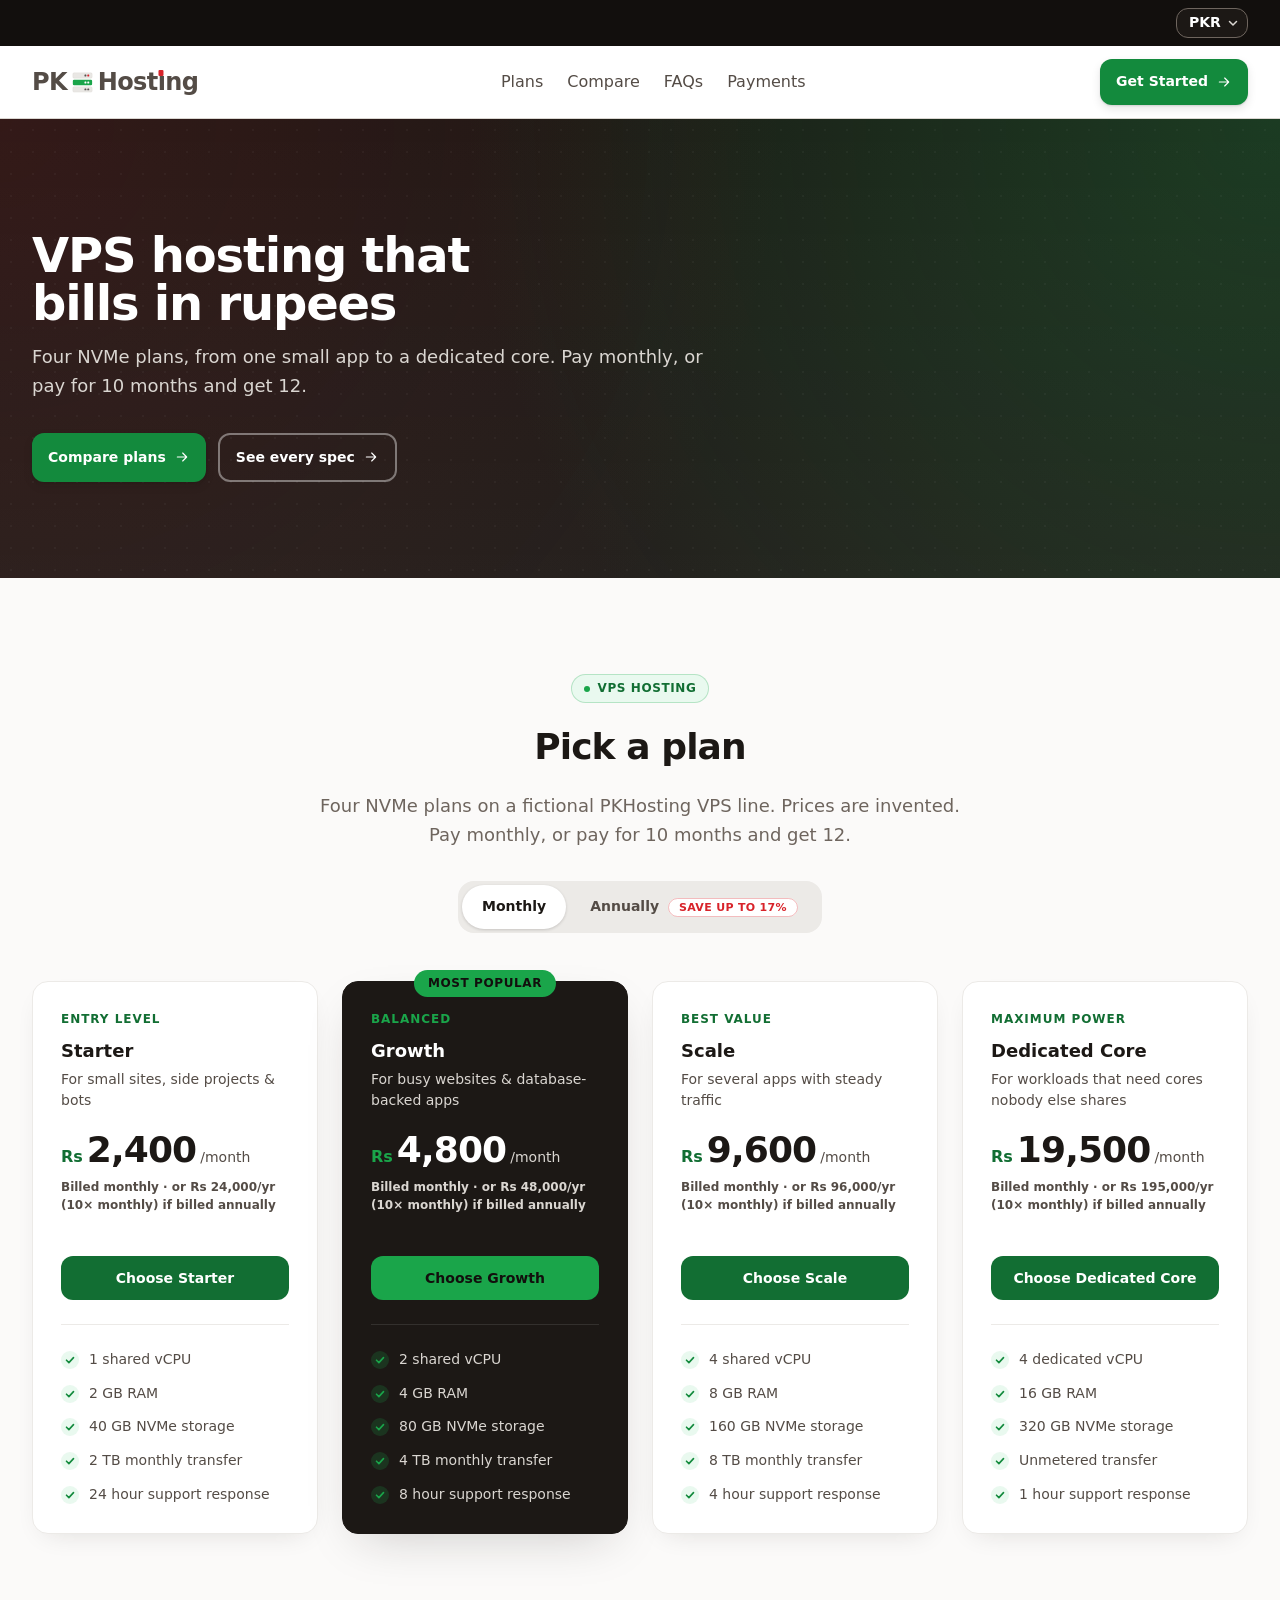
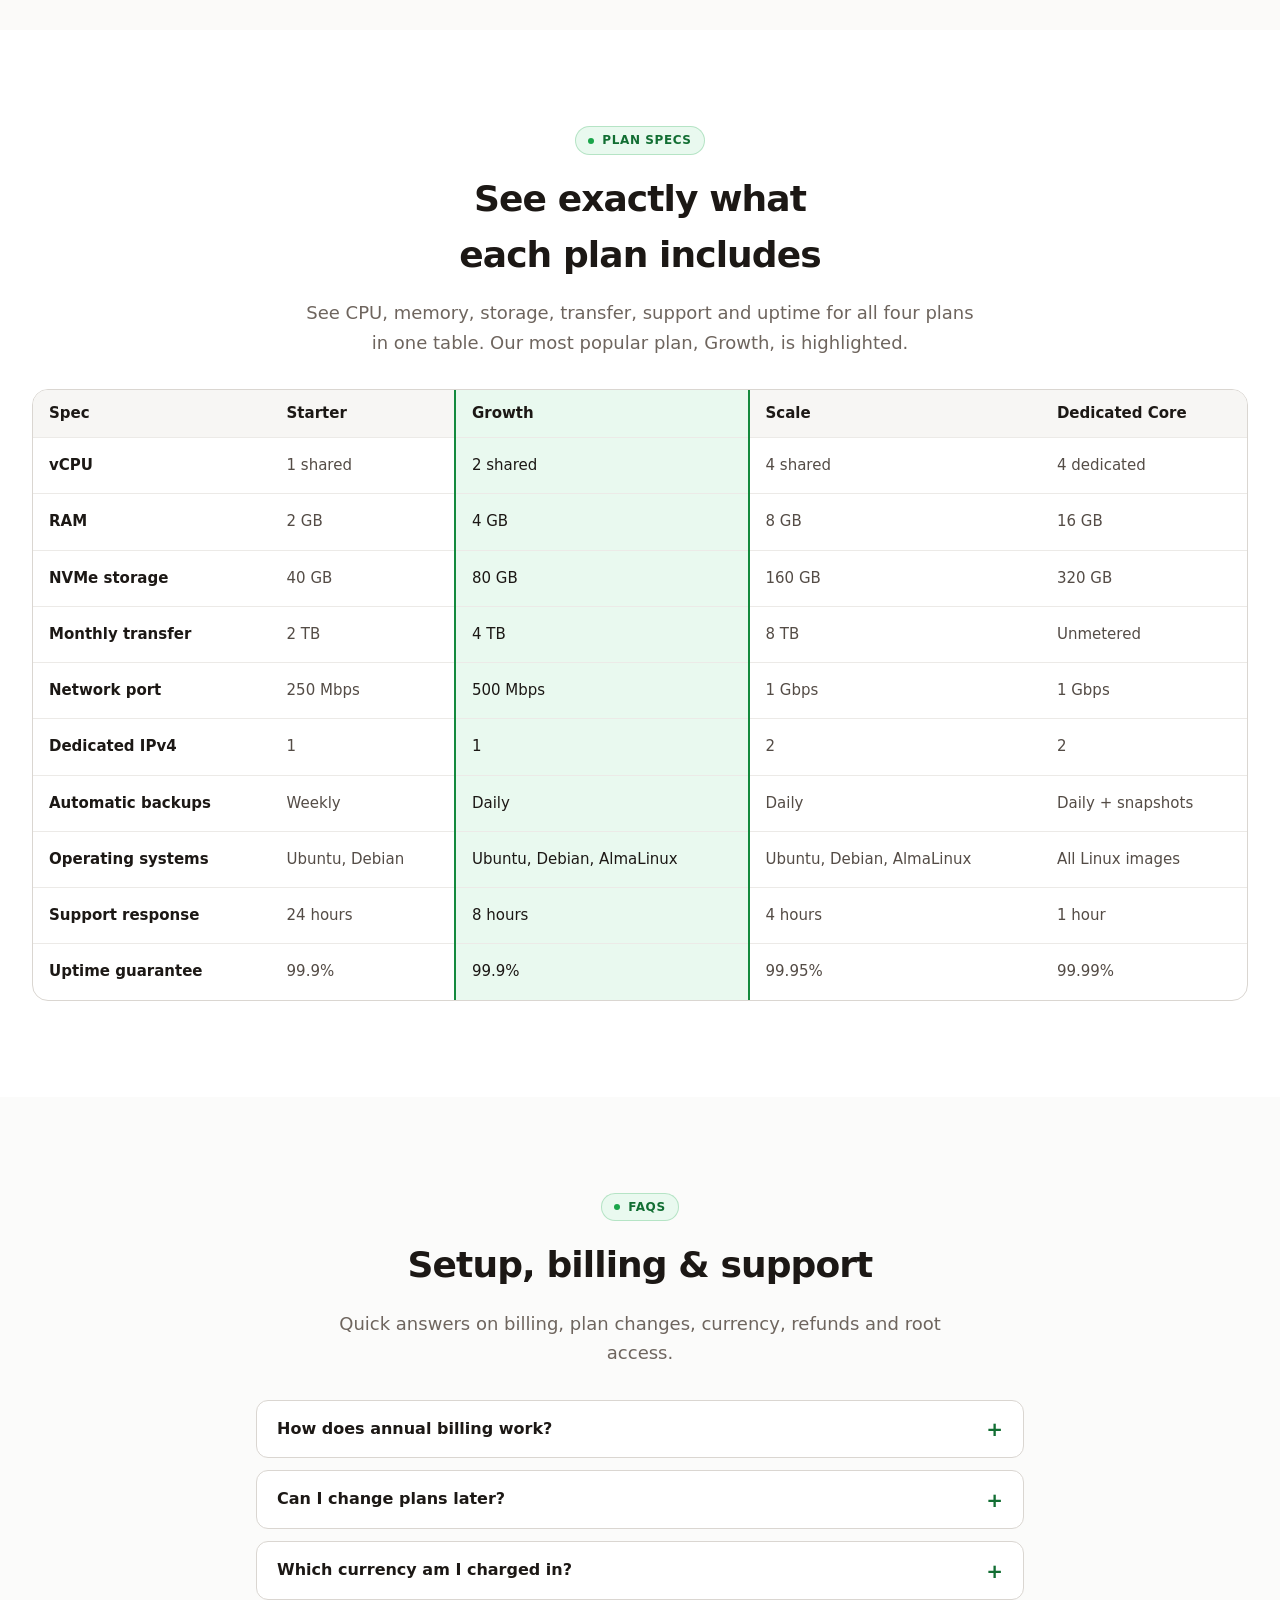
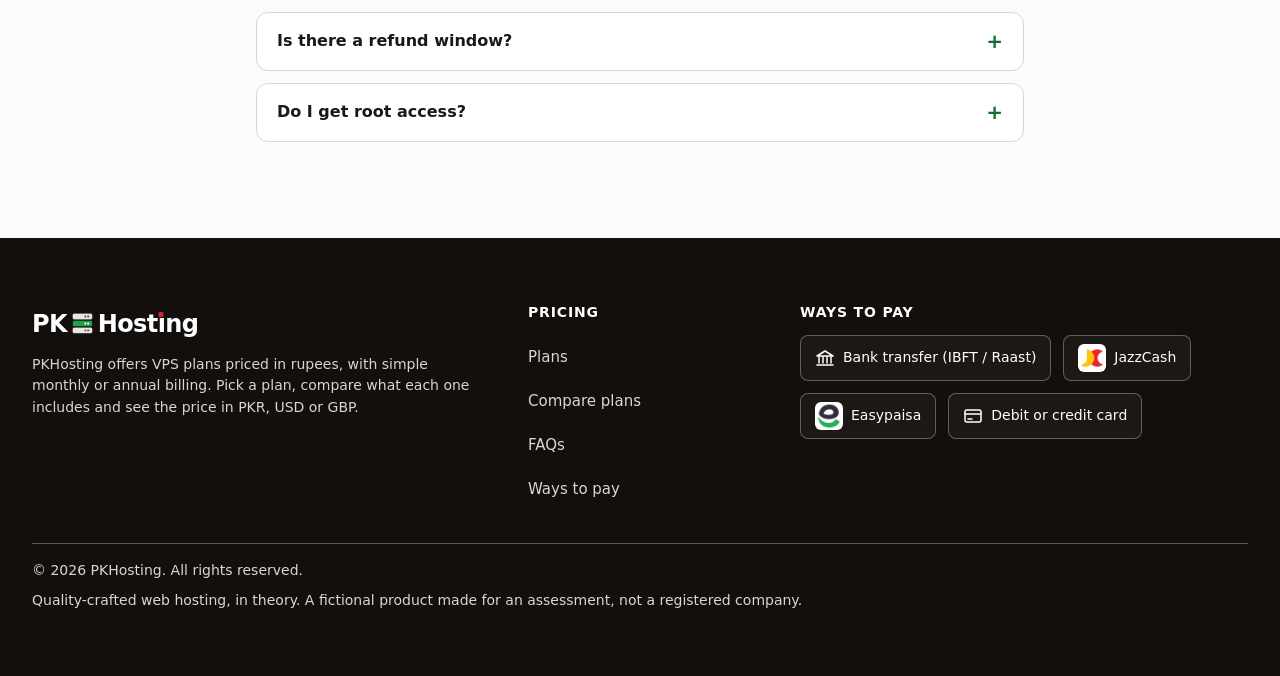
==== index.html @ d46961e7 "order row removeed form comparison table" ====
<!DOCTYPE html>
<html lang="en">
<head>
  <meta charset="utf-8">
  <meta name="viewport" content="width=device-width, initial-scale=1">
  <title>PKHosting VPS Hosting</title>
  <!-- Runs before the stylesheet loads so the CSS knows JS is on and nothing flashes -->
  <script>document.documentElement.classList.add("js");</script>
  <link rel="stylesheet" href="css/style.css">
</head>
<body>
  <a class="skip" href="#main">Skip to main content</a>

  <header class="site-header">
    <!-- Hidden without JS, because the select needs JS to do anything -->
    <div class="topbar js-only">
      <div class="container topbar-inner" id="topbar-inner">
        <label class="sr-only" for="currency">Currency</label>
        <select class="topbar-select" id="currency">
          <option value="PKR" data-country="PK" data-symbol="Rs">PKR</option>
          <option value="USD" data-country="US" data-symbol="$">USD</option>
          <option value="GBP" data-country="GB" data-symbol="£">GBP</option>
        </select>
      </div>
    </div>
    <div class="container site-header-inner">
      <a class="brand" href="#" aria-label="PKHosting">
        <span class="brand-text" aria-hidden="true">PK</span>
        <svg class="brand-icon" viewBox="0 0 44 44" aria-hidden="true" focusable="false">
          <rect x="5" y="5" width="34" height="9.5" rx="2.2" fill="#e9e7e4" stroke="#d7d4d0" stroke-width="0.6"/>
          <rect x="25.5" y="8" width="3.4" height="3.4" rx="0.8" fill="#57514d"/>
          <rect x="30.5" y="8" width="3.4" height="3.4" rx="0.8" fill="#d8232a"/>
          <rect x="5" y="17.25" width="34" height="9.5" rx="2.2" fill="#1aa54a"/>
          <rect x="25.5" y="20.25" width="3.4" height="3.4" rx="0.8" fill="#fff"/>
          <rect x="30.5" y="20.25" width="3.4" height="3.4" rx="0.8" fill="#fff"/>
          <rect x="5" y="29.5" width="34" height="9.5" rx="2.2" fill="#e9e7e4" stroke="#d7d4d0" stroke-width="0.6"/>
          <rect x="25.5" y="32.5" width="3.4" height="3.4" rx="0.8" fill="#57514d"/>
          <rect x="30.5" y="32.5" width="3.4" height="3.4" rx="0.8" fill="#57514d"/>
        </svg>
        <span class="brand-text" aria-hidden="true">Host<span class="brand-i">&#305;</span>ng</span>
      </a>
      <button class="nav-toggle" type="button" aria-label="Menu" aria-expanded="false" aria-controls="site-nav">
        <svg class="nav-toggle-open" width="20" height="20" viewBox="0 0 20 20" aria-hidden="true" focusable="false">
          <path d="M3 5h14M3 10h14M3 15h14" fill="none" stroke="currentColor" stroke-width="2" stroke-linecap="round"/>
        </svg>
        <svg class="nav-toggle-close" width="20" height="20" viewBox="0 0 20 20" aria-hidden="true" focusable="false">
          <path d="M4 4l12 12M16 4L4 16" fill="none" stroke="currentColor" stroke-width="2" stroke-linecap="round"/>
        </svg>
      </button>
      <nav class="site-nav" id="site-nav" aria-label="Main">
        <ul class="nav-list">
          <li><a class="nav-link" href="#plans">Plans</a></li>
          <li><a class="nav-link" href="#compare">Compare</a></li>
          <li><a class="nav-link" href="#faq">FAQs</a></li>
          <li><a class="nav-link" href="#payments">Payments</a></li>
          <li class="nav-cta"><a class="btn btn-primary" href="#plans">Get Started
            <svg class="btn-icon" viewBox="0 0 24 24" aria-hidden="true" focusable="false">
              <path d="M5 12h14M13 6l6 6-6 6" fill="none" stroke="currentColor" stroke-width="1.7" stroke-linecap="round" stroke-linejoin="round"/>
            </svg>
          </a>
          <!-- Empty slot: js/app.js moves the currency select in here while the hamburger shows -->
          <div class="nav-currency" id="nav-currency"></div></li>
        </ul>
      </nav>
    </div>
  </header>

  <main id="main">
    <section class="hero" aria-labelledby="hero-title">
      <div class="container hero-inner">
        <h1 class="hero-title" id="hero-title">VPS hosting that bills in rupees</h1>
        <p class="hero-lead">Four NVMe plans, from one small app to a dedicated
        core. Pay monthly, or pay for 10 months and get 12.</p>
        <div class="hero-actions">
          <a class="btn btn-accent" href="#plans">Compare plans
            <svg class="btn-icon" viewBox="0 0 24 24" aria-hidden="true" focusable="false">
              <path d="M5 12h14M13 6l6 6-6 6" fill="none" stroke="currentColor" stroke-width="1.7" stroke-linecap="round" stroke-linejoin="round"/>
            </svg>
          </a>
          <a class="btn btn-outline" href="#compare">See every spec
            <svg class="btn-icon" viewBox="0 0 24 24" aria-hidden="true" focusable="false">
              <path d="M5 12h14M13 6l6 6-6 6" fill="none" stroke="currentColor" stroke-width="1.7" stroke-linecap="round" stroke-linejoin="round"/>
            </svg>
          </a>
        </div>
      </div>
    </section>

    <section class="plans" id="plans" aria-labelledby="plans-h">
      <div class="container">
        <div class="section-intro">
          <p class="eyebrow">VPS hosting</p>
          <h2 class="section-title" id="plans-h">Pick a plan</h2>
          <p class="section-lead">Four NVMe plans on a fictional PKHosting VPS line.
          Prices are invented. Pay monthly, or pay for 10 months and get 12.</p>
        </div>

        <!-- Hidden without JS, because the buttons need JS to do anything -->
        <div class="controls js-only">
          <div class="toggle" role="group" aria-label="Billing period">
            <button type="button" data-period="monthly" aria-pressed="true">Monthly</button>
            <button type="button" data-period="annual" aria-pressed="false">Annually <span class="tab-chip"></span></button>
          </div>
        </div>

        <p id="status" class="sr-only" role="status"></p>

        <div class="cards">
          <article class="card" data-monthly="2400" aria-labelledby="plan-starter">
            <p class="card-tag">Entry level</p>
            <h3 class="card-title" id="plan-starter">Starter</h3>
            <p class="card-desc">For small sites, side projects &amp; bots</p>
            <p class="price"><span class="currency">Rs</span><span class="amount">2,400</span><span class="per">/month</span></p>
            <p class="billed">Billed monthly · or Rs 24,000/yr (10× monthly) if billed annually</p>
            <button type="button" class="btn btn-card">Choose Starter</button>
            <hr class="divider">
            <ul class="features">
              <li>1 shared vCPU</li>
              <li>2 GB RAM</li>
              <li>40 GB NVMe storage</li>
              <li>2 TB monthly transfer</li>
              <li>24 hour support response</li>
            </ul>
          </article>

          <article class="card card-featured" data-monthly="4800" aria-labelledby="plan-growth">
            <p class="ribbon">Most popular</p>
            <p class="card-tag">Balanced</p>
            <h3 class="card-title" id="plan-growth">Growth</h3>
            <p class="card-desc">For busy websites &amp; database-backed apps</p>
            <p class="price"><span class="currency">Rs</span><span class="amount">4,800</span><span class="per">/month</span></p>
            <p class="billed">Billed monthly · or Rs 48,000/yr (10× monthly) if billed annually</p>
            <button type="button" class="btn btn-card">Choose Growth</button>
            <hr class="divider">
            <ul class="features">
              <li>2 shared vCPU</li>
              <li>4 GB RAM</li>
              <li>80 GB NVMe storage</li>
              <li>4 TB monthly transfer</li>
              <li>8 hour support response</li>
            </ul>
          </article>

          <article class="card" data-monthly="9600" aria-labelledby="plan-scale">
            <p class="card-tag">Best value</p>
            <h3 class="card-title" id="plan-scale">Scale</h3>
            <p class="card-desc">For several apps with steady traffic</p>
            <p class="price"><span class="currency">Rs</span><span class="amount">9,600</span><span class="per">/month</span></p>
            <p class="billed">Billed monthly · or Rs 96,000/yr (10× monthly) if billed annually</p>
            <button type="button" class="btn btn-card">Choose Scale</button>
            <hr class="divider">
            <ul class="features">
              <li>4 shared vCPU</li>
              <li>8 GB RAM</li>
              <li>160 GB NVMe storage</li>
              <li>8 TB monthly transfer</li>
              <li>4 hour support response</li>
            </ul>
          </article>

          <article class="card" data-monthly="19500" aria-labelledby="plan-dedicated">
            <p class="card-tag">Maximum power</p>
            <h3 class="card-title" id="plan-dedicated">Dedicated Core</h3>
            <p class="card-desc">For workloads that need cores nobody else shares</p>
            <p class="price"><span class="currency">Rs</span><span class="amount">19,500</span><span class="per">/month</span></p>
            <p class="billed">Billed monthly · or Rs 195,000/yr (10× monthly) if billed annually</p>
            <button type="button" class="btn btn-card">Choose Dedicated Core</button>
            <hr class="divider">
            <ul class="features">
              <li>4 dedicated vCPU</li>
              <li>16 GB RAM</li>
              <li>320 GB NVMe storage</li>
              <li>Unmetered transfer</li>
              <li>1 hour support response</li>
            </ul>
          </article>
        </div>
      </div>
    </section>

    <section class="compare" id="compare" aria-labelledby="compare-h">
      <div class="container">
        <div class="section-intro">
          <p class="eyebrow">Plan specs</p>
          <h2 class="section-title" id="compare-h">See exactly what each plan includes</h2>
          <p class="section-lead">See CPU, memory, storage, transfer, support and
          uptime for all four plans in one table. Our most popular plan, Growth,
          is highlighted.</p>
        </div>

        <p class="scroll-hint">Scroll sideways to see every plan.</p>

        <!-- Focusable so keyboard users can scroll the table with the arrow keys -->
        <div class="table-scroll" role="region" aria-labelledby="compare-h" tabindex="0">
          <table class="table">
            <caption class="sr-only">VPS plan specifications</caption>
            <thead>
              <tr>
                <th scope="col">Spec</th>
                <th scope="col">Starter</th>
                <th scope="col" class="col-featured">Growth</th>
                <th scope="col">Scale</th>
                <th scope="col">Dedicated Core</th>
              </tr>
            </thead>
            <tbody>
              <tr>
                <th scope="row">vCPU</th>
                <td>1 shared</td>
                <td class="col-featured">2 shared</td>
                <td>4 shared</td>
                <td>4 dedicated</td>
              </tr>
              <tr>
                <th scope="row">RAM</th>
                <td>2 GB</td>
                <td class="col-featured">4 GB</td>
                <td>8 GB</td>
                <td>16 GB</td>
              </tr>
              <tr>
                <th scope="row">NVMe storage</th>
                <td>40 GB</td>
                <td class="col-featured">80 GB</td>
                <td>160 GB</td>
                <td>320 GB</td>
              </tr>
              <tr>
                <th scope="row">Monthly transfer</th>
                <td>2 TB</td>
                <td class="col-featured">4 TB</td>
                <td>8 TB</td>
                <td>Unmetered</td>
              </tr>
              <tr>
                <th scope="row">Network port</th>
                <td>250 Mbps</td>
                <td class="col-featured">500 Mbps</td>
                <td>1 Gbps</td>
                <td>1 Gbps</td>
              </tr>
              <tr>
                <th scope="row">Dedicated IPv4</th>
                <td>1</td>
                <td class="col-featured">1</td>
                <td>2</td>
                <td>2</td>
              </tr>
              <tr>
                <th scope="row">Automatic backups</th>
                <td>Weekly</td>
                <td class="col-featured">Daily</td>
                <td>Daily</td>
                <td>Daily + snapshots</td>
              </tr>
              <tr>
                <th scope="row">Operating systems</th>
                <td>Ubuntu, Debian</td>
                <td class="col-featured">Ubuntu, Debian, AlmaLinux</td>
                <td>Ubuntu, Debian, AlmaLinux</td>
                <td>All Linux images</td>
              </tr>
              <tr>
                <th scope="row">Support response</th>
                <td>24 hours</td>
                <td class="col-featured">8 hours</td>
                <td>4 hours</td>
                <td>1 hour</td>
              </tr>
              <tr>
                <th scope="row">Uptime guarantee</th>
                <td>99.9%</td>
                <td class="col-featured">99.9%</td>
                <td>99.95%</td>
                <td>99.99%</td>
              </tr>
            </tbody>
          </table>
        </div>
      </div>
    </section>

    <section class="faq" id="faq" aria-labelledby="faq-h">
      <div class="container">
        <div class="section-intro">
          <p class="eyebrow">FAQs</p>
          <h2 class="section-title" id="faq-h">Setup, billing &amp; support</h2>
          <p class="section-lead">Quick answers on billing, plan changes, currency,
          refunds and root access.</p>
        </div>

        <!-- Native details/summary: the browser handles open, close and keyboard -->
        <div class="faq-list">
          <details class="faq-item">
            <summary>How does annual billing work?</summary>
            <p>You pay for 10 months and get 12. The per-month price on the card is the yearly total divided by 12.</p>
          </details>
          <details class="faq-item">
            <summary>Can I change plans later?</summary>
            <p>Moving up is allowed any time, and the unused part of the current period is credited. This is a demo, so there is no real account.</p>
          </details>
          <details class="faq-item">
            <summary>Which currency am I charged in?</summary>
            <p>Prices are set in rupees. USD and GBP are shown for reference at fixed rates, not live rates.</p>
          </details>
          <details class="faq-item">
            <summary>Is there a refund window?</summary>
            <p>Monthly plans can be cancelled before the next renewal. Annual plans have a 7-day refund window.</p>
          </details>
          <details class="faq-item">
            <summary>Do I get root access?</summary>
            <p>Yes, on every plan, with your choice of Linux image.</p>
          </details>
        </div>
      </div>
    </section>
  </main>

  <footer class="site-footer">
    <div class="container">
      <div class="footer-grid">
      <div class="footer-brand">
        <!-- Same wordmark as the header, but a span: it is not a link, so no tab stop -->
        <span class="brand brand-light" role="img" aria-label="PKHosting">
          <span class="brand-text" aria-hidden="true">PK</span>
          <svg class="brand-icon" viewBox="0 0 44 44" aria-hidden="true" focusable="false">
            <rect x="5" y="5" width="34" height="9.5" rx="2.2" fill="#e9e7e4" stroke="#d7d4d0" stroke-width="0.6"/>
            <rect x="25.5" y="8" width="3.4" height="3.4" rx="0.8" fill="#57514d"/>
            <rect x="30.5" y="8" width="3.4" height="3.4" rx="0.8" fill="#d8232a"/>
            <rect x="5" y="17.25" width="34" height="9.5" rx="2.2" fill="#1aa54a"/>
            <rect x="25.5" y="20.25" width="3.4" height="3.4" rx="0.8" fill="#fff"/>
            <rect x="30.5" y="20.25" width="3.4" height="3.4" rx="0.8" fill="#fff"/>
            <rect x="5" y="29.5" width="34" height="9.5" rx="2.2" fill="#e9e7e4" stroke="#d7d4d0" stroke-width="0.6"/>
            <rect x="25.5" y="32.5" width="3.4" height="3.4" rx="0.8" fill="#57514d"/>
            <rect x="30.5" y="32.5" width="3.4" height="3.4" rx="0.8" fill="#57514d"/>
          </svg>
          <span class="brand-text" aria-hidden="true">Host<span class="brand-i">&#305;</span>ng</span>
        </span>
        <p class="footer-tagline">PKHosting offers VPS plans priced in rupees, with simple monthly or annual billing. Pick a plan, compare what each one includes and see the price in PKR, USD or GBP.</p>
      </div>

      <!-- Real links to sections that exist on this page -->
      <nav class="footer-nav" aria-labelledby="footer-nav-h">
        <h2 class="footer-heading" id="footer-nav-h">Pricing</h2>
        <ul class="footer-links">
          <li><a class="footer-link" href="#plans">Plans</a></li>
          <li><a class="footer-link" href="#compare">Compare plans</a></li>
          <li><a class="footer-link" href="#faq">FAQs</a></li>
          <li><a class="footer-link" href="#payments">Ways to pay</a></li>
        </ul>
      </nav>

      <section class="payments" id="payments" aria-labelledby="payments-h">
        <h2 class="footer-heading" id="payments-h">Ways to pay</h2>
        <!-- Plain text chips, not links or buttons. The icons are decorative. -->
        <ul class="pay-list">
          <li class="pay-item">
            <svg class="pay-icon" width="20" height="20" viewBox="0 0 20 20" fill="none" stroke="currentColor" stroke-width="1.5" stroke-linecap="round" stroke-linejoin="round" aria-hidden="true" focusable="false">
              <path d="M2 8 10 3l8 5z"/>
              <path d="M4 9v6M8 9v6M12 9v6M16 9v6M2 17h16"/>
            </svg>
            Bank transfer (IBFT / Raast)
          </li>
          <li class="pay-item">
            <img class="pay-logo" src="assets/jazzcash-com-pk-logo.png" alt="" width="28" height="28">
            JazzCash
          </li>
          <li class="pay-item">
            <img class="pay-logo" src="assets/easypaisa-com-pk-logo.png" alt="" width="28" height="28">
            Easypaisa
          </li>
          <li class="pay-item">
            <svg class="pay-icon" width="20" height="20" viewBox="0 0 20 20" fill="none" stroke="currentColor" stroke-width="1.5" stroke-linecap="round" stroke-linejoin="round" aria-hidden="true" focusable="false">
              <rect x="2" y="4" width="16" height="12" rx="2"/>
              <path d="M2 8h16M5 13h4"/>
            </svg>
            Debit or credit card
          </li>
        </ul>
      </section>
      </div>

      <div class="footer-bottom">
        <p class="footer-legal">&copy; 2026 PKHosting. All rights reserved.</p>
        <p class="footer-legal">Quality-crafted web hosting, in theory. A fictional product made for an assessment, not a registered company.</p>
      </div>
    </div>
  </footer>
  <script src="js/pricing.js"></script>
  <script src="js/app.js"></script>
</body>
</html>
---- css/style.css ----
/* ---------- Tokens ---------- */
:root {
  /* Brand palette (12 tokens) */
  --brand-50: #e9f9ef;
  --brand-500: #1aa54a;
  --brand-600: #138a3d;
  --brand-700: #126e33;
  --ink-50: #f7f6f4;
  --ink-100: #eceae7;
  --ink-200: #dad6d1;
  --ink-500: #6e655e;
  --ink-600: #544c46;
  --ink-900: #1c1815;
  --ink-950: #120f0d;
  --accent-500: #d8232a;

  /* Not part of the palette: a blue focus ring is the one colour that
     reaches 3:1 on both white (3.68) and the dark hero (4.79). */
  --focus-ring: #3b82f6;

  --font-body: system-ui, "Segoe UI", Roboto, Arial, sans-serif;

  --space-1: 4px;
  --space-2: 8px;
  --space-3: 12px;
  --space-4: 16px;
  --space-5: 24px;
  --space-6: 32px;
  --space-7: 48px;
  --space-8: 64px;

  --text-sm: 0.875rem;
  --text-md: 0.9375rem;
  --text-base: 1rem;
  --text-lg: 1.125rem;

  --radius-sm: 8px;
  --radius-md: 12px;
  --radius-lg: 16px;

  --container: 80rem;

  /* Fixed so the mobile drawer knows how much room the header takes */
  --header-h: 72px;
  --topbar-h: 46px;
  /* Pinned header + 1px border, plus a little room so anchored headings do
     not touch it. The top bar is not counted: it scrolls away. */
  --header-offset: 5rem;
}

/* ---------- Reset ---------- */
*,
*::before,
*::after {
  box-sizing: border-box;
}

body {
  margin: 0;
  font-family: var(--font-body);
  color: var(--ink-600);
  background: #fff;
  line-height: 1.55;
}

img {
  max-width: 100%;
}

/* ---------- Focus ---------- */
:focus-visible {
  outline: 3px solid var(--focus-ring);
  outline-offset: 2px;
}

/* ---------- Layout helpers ---------- */
.container {
  max-width: var(--container);
  margin: 0 auto;
  padding: 0 var(--space-4);
}

.sr-only {
  position: absolute;
  width: 1px;
  height: 1px;
  padding: 0;
  margin: -1px;
  overflow: hidden;
  clip: rect(0, 0, 0, 0);
  white-space: nowrap;
  border: 0;
}

/* Hidden off-screen until a keyboard user tabs to it */
.skip {
  position: absolute;
  left: var(--space-4);
  top: -100px;
  z-index: 100;
  padding: var(--space-3) var(--space-4);
  background: var(--ink-900);
  color: #fff;
  border-radius: var(--radius-sm);
}

.skip:focus {
  top: var(--space-2);
}

/* ---------- Buttons ---------- */
.btn {
  display: inline-flex;
  align-items: center;
  justify-content: center;
  gap: var(--space-2);
  min-height: 44px;
  padding: 12px 16px;
  border-radius: var(--radius-md);
  font-size: 0.875rem;
  font-weight: 700;
  white-space: nowrap;
  text-decoration: none;
  box-shadow: 0 1px 2px rgba(18, 15, 13, 0.12), 0 4px 10px rgba(18, 15, 13, 0.1);
  transition: background-color 0.15s;
}

/* brand-600 to match the reference button. It is about 4.4:1 with white text,
   just under 4.5:1, so brand-700 is the safe choice if a checker flags it. */
.btn-primary {
  background: var(--brand-600);
  color: #fff;
}

.btn-primary:hover {
  background: var(--brand-700);
}

/* Inherits the text colour through currentColor; 1rem matches the 14px label */
.btn-icon {
  width: 1rem;
  height: 1rem;
  flex-shrink: 0;
}

/* Same green and white text as .btn-primary. brand-500 can't hold white text
   (about 3:1), so the hero button uses brand-600 too. */
.btn-accent {
  background: var(--brand-600);
  color: #fff;
}

.btn-accent:hover {
  background: var(--brand-700);
}

/* The 40% white border is about 3.8:1 on plain ink-900, so it stays visible */
.btn-outline {
  background: transparent;
  color: #fff;
  border: 2px solid rgba(255, 255, 255, 0.4);
  /* A shadow is invisible on the dark hero and just looks muddy */
  box-shadow: none;
}

.btn-outline:hover {
  background: rgba(255, 255, 255, 0.1);
}

/* ---------- Hero ---------- */
/* Everything is gradients, so there is no image to load and no layout shift.
   Layers run top to bottom: green glow, red glow, slight lightening toward
   the bottom, then the ink-900 base. */
.hero {
  position: relative;
  overflow: hidden;
  padding: var(--space-8) 0;
  color: #fff;
  background:
    radial-gradient(circle at 100% 0%, rgba(26, 165, 74, 0.25), transparent 60%),
    radial-gradient(circle at 0% 0%, rgba(216, 35, 42, 0.12), transparent 58%),
    linear-gradient(to bottom, transparent, rgba(255, 255, 255, 0.04)),
    var(--ink-900);
}

/* Faint dot grid, drawn behind the content */
.hero::before {
  content: "";
  position: absolute;
  inset: 0;
  background-image: radial-gradient(rgba(255, 255, 255, 0.06) 1px, transparent 1px);
  background-size: 22px 22px;
  opacity: 0.6;
  pointer-events: none;
}

/* Lifts the text above the dot grid */
.hero-inner {
  position: relative;
}

/* Weight is 700, not 800: system fonts render 800 heavier than the reference font */
.hero-title {
  max-width: 48rem;
  margin: var(--space-4) 0 0;
  font-size: 1.875rem;
  font-weight: 700;
  letter-spacing: -0.025em;
  line-height: 1.2;
  text-wrap: balance;
}

.hero-lead {
  max-width: 42rem;
  margin: var(--space-4) 0 0;
  color: var(--ink-200);
  font-size: 1.125rem;
  line-height: 1.6;
}

.hero-actions {
  display: flex;
  flex-wrap: wrap;
  gap: var(--space-3);
  margin-top: var(--space-6);
}

/* ---------- Site header ---------- */
.site-header {
  background: #fff;
  border-bottom: 1px solid var(--ink-200);
}

/* Mobile: brand on row 1, nav wraps onto row 2 */
.site-header-inner {
  display: flex;
  flex-wrap: wrap;
  align-items: center;
  gap: var(--space-2) var(--space-5);
  min-height: var(--header-h);
  padding-top: var(--space-3);
  padding-bottom: var(--space-3);
}

/* Header stays pinned while the drawer is open, so the close button is
   always reachable. Without JS there is no drawer, so no need to pin it
   (see the 768px rule). */
/* The top bar only shows from 1200px (see below), so the header pins at 0
   until then. */
.js .site-header {
  position: sticky;
  top: 0;
  z-index: 50;
}

/* Glass look once the page has scrolled. Only colour, blur and shadow change,
   so the header height stays the same and nothing shifts. */
.site-header.is-scrolled {
  background: rgba(255, 255, 255, 0.75);
  -webkit-backdrop-filter: blur(12px);
  backdrop-filter: blur(12px);
  box-shadow: 0 4px 16px rgba(18, 15, 13, 0.08);
}

/* Without blur support, a see-through header would let text show through
   and hurt readability, so stay almost solid */
@supports not ((backdrop-filter: blur(1px)) or (-webkit-backdrop-filter: blur(1px))) {
  .site-header.is-scrolled {
    background: rgba(255, 255, 255, 0.95);
  }
}

@media (prefers-reduced-motion: no-preference) {
  .site-header {
    transition: background-color 0.2s, box-shadow 0.2s;
  }
}

.js {
  scroll-padding-top: var(--header-offset);
}

/* The main row is always on screen. Without this, the scroll padding above
   makes the browser think a focused header control is hidden and scroll the
   page up. */
.site-header-inner :focus {
  scroll-margin-top: calc(-1 * var(--header-offset));
}

/* Hidden unless JS is running: without JS the links just show as a row */
.nav-toggle {
  display: none;
  align-items: center;
  justify-content: center;
  width: 44px;
  height: 44px;
  padding: 0;
  border: 1px solid var(--ink-200);
  border-radius: var(--radius-md);
  background: #fff;
  color: var(--ink-900);
  cursor: pointer;
}

.js .nav-toggle {
  display: inline-flex;
  margin-left: auto;
}

/* One button, two icons: aria-expanded decides which one shows */
.nav-toggle-close,
.nav-toggle[aria-expanded="true"] .nav-toggle-open {
  display: none;
}

.nav-toggle[aria-expanded="true"] .nav-toggle-close {
  display: block;
}

/* Stops the page behind the drawer from scrolling */
.nav-open {
  overflow: hidden;
}

/* Mobile drawer: a full-height panel under the header, hidden until opened */
.js .site-nav {
  display: none;
  position: absolute;
  top: 100%;
  left: 0;
  right: 0;
  height: calc(100vh - var(--header-h));
  height: calc(100dvh - var(--header-h));
  overflow-y: auto;
  padding: 0 var(--space-4);
  background: #fff;
}

.js .site-nav.is-open {
  display: block;
}

/* ink-600 is a touch softer than ink-900 and still far above 4.5:1 on white */
.brand {
  display: inline-flex;
  align-items: center;
  /* Keeps the tap target at 44px even though the text line is only 1.5rem */
  min-height: 44px;
  font-size: 1.5rem;
  font-weight: 800;
  line-height: 1;
  letter-spacing: -0.025em;
  color: var(--ink-600);
  text-decoration: none;
}

/* Everything is sized in em so the icon and the dot scale with the text */
.brand-icon {
  width: 1.04em;
  height: 1.04em;
  margin: 0 0.12em;
  flex-shrink: 0;
}

.brand-i {
  position: relative;
  display: inline-block;
}

/* The text uses a dotless i, so this square is the only dot. The red comes
   from the accent token to match the red light on the server icon. */
.brand-i::after {
  content: "";
  position: absolute;
  left: 50%;
  top: 0.02em;
  width: 0.21em;
  height: 0.21em;
  border-radius: 0.045em;
  background: var(--accent-500);
  transform: translateX(-50%);
}

.nav-list {
  display: flex;
  flex-wrap: wrap;
  align-items: center;
  gap: var(--space-1) var(--space-4);
  margin: 0;
  padding: 0;
  list-style: none;
}

/* Drawer: one link per row with a divider, like a stacked list */
.js .nav-list {
  flex-direction: column;
  align-items: stretch;
  gap: 0;
}

.js .nav-list li {
  border-bottom: 1px solid var(--ink-100);
}

/* Padding, not a fixed height, so the link still grows with zoomed text */
.nav-link {
  display: inline-flex;
  align-items: center;
  min-height: 44px;
  padding: 0 var(--space-1);
  color: var(--ink-600);
  font-weight: 500;
  text-decoration: none;
}

.js .nav-link {
  display: flex;
  min-height: 56px;
  padding: 0;
  font-weight: 600;
  color: var(--ink-900);
}

.nav-link:hover,
.nav-link[aria-current] {
  color: var(--ink-900);
  text-decoration: underline;
}

/* The call-to-action row gets space around the button instead of a divider */
.js .nav-cta {
  display: flex;
  align-items: center;
  /* Button on the left, currency select on the right */
  justify-content: space-between;
  gap: var(--space-3);
  padding: var(--space-4) 0;
  border-bottom: 0;
}

@media (min-width: 768px) {
  /* Without JS there is no drawer, so pin the header only where one row fits */
  .site-header {
    position: sticky;
    top: 0;
    z-index: 50;
  }

  html {
    scroll-padding-top: var(--header-offset);
  }
}

/* Keeps the drawer links lined up with the brand. Placed before the 1200px
   block so that block can still reset the padding. */
@media (min-width: 640px) {
  .js .site-nav {
    padding: 0 var(--space-5);
  }
}

/* From here the links fit in one row, so the drawer turns back into a
   normal inline nav. Every rule below undoes a drawer rule above.
   1200px, not 1024px: a 1024px laptop keeps the hamburger, like the
   reference. js/app.js uses the same number. */
@media (min-width: 1200px) {
  .site-header-inner {
    flex-wrap: nowrap;
  }

  .js .nav-toggle {
    display: none;
  }

  /* The nav takes all the space after the brand... */
  .js .site-nav {
    display: block;
    position: static;
    flex: 1;
    height: auto;
    overflow: visible;
    padding: 0;
    background: none;
  }

  .js .nav-list {
    flex-direction: row;
    flex-wrap: nowrap;
    align-items: center;
    gap: var(--space-1) var(--space-4);
  }

  .js .nav-list li,
  .js .nav-cta {
    padding: 0;
    border-bottom: 0;
  }

  .js .nav-link {
    display: inline-flex;
    min-height: 44px;
    padding: 0 var(--space-1);
    font-weight: 500;
    color: var(--ink-600);
  }

  /* ...and auto margins on the first and fourth items (the text links) split
     the leftover space equally, which centres them. The CTA is the fifth item
     and stays at the right edge. Relies on the DOM order brand, 4 links, CTA. */
  .nav-list li:first-child {
    margin-left: auto;
  }

  .nav-list li:nth-child(4) {
    margin-right: auto;
  }
}

@media (min-width: 768px) {
  .hero {
    padding: 96px 0;
  }
}

@media (min-width: 640px) {
  .container {
    padding: 0 var(--space-5);
  }

  .hero-title {
    font-size: 2.25rem;
    line-height: 1.111;
  }
}

@media (min-width: 1024px) {
  .container {
    padding: 0 var(--space-6);
  }

  .hero-title {
    font-size: 3rem;
    line-height: 1;
  }
}

/* ---------- Plans ---------- */
.plans {
  padding: var(--space-8) 0;
  /* 50% ink-50 over white, as in the reference */
  background: rgba(247, 246, 244, 0.5);
}

.section-intro {
  max-width: 42rem;
  margin: 0 auto;
  text-align: center;
}

/* Small pill above the heading. brand-700 on brand-50 is about 5.8:1 */
.eyebrow {
  display: inline-flex;
  align-items: center;
  gap: var(--space-2);
  margin: 0;
  padding: var(--space-1) var(--space-3);
  border: 1px solid rgba(26, 165, 74, 0.25);
  border-radius: 999px;
  background: var(--brand-50);
  color: var(--brand-700);
  font-size: 0.75rem;
  font-weight: 700;
  letter-spacing: 0.05em;
  text-transform: uppercase;
}

.eyebrow::before {
  content: "";
  width: 6px;
  height: 6px;
  border-radius: 50%;
  background: var(--brand-500);
}

.section-title {
  margin: var(--space-4) 0 0;
  color: var(--ink-900);
  font-size: 1.875rem;
  font-weight: 700;
  letter-spacing: -0.025em;
  text-wrap: balance;
}

.section-lead {
  margin: var(--space-4) 0 0;
  color: var(--ink-500);
  font-size: var(--text-base);
  line-height: 1.625;
}

/* Without JS the controls would do nothing, so they stay hidden */
.js-only {
  display: none;
}

.js .js-only {
  display: flex;
}

/* ---------- Top bar ---------- */
/* Must come after .js-only: that rule makes things flex, which would stop the
   container inside from centring. */
.js .topbar {
  /* Hidden while the hamburger shows: the select lives in the drawer then */
  display: none;
  /* 30px select + 8px above and below = --topbar-h */
  padding: var(--space-2) 0;
  background: var(--ink-950);
  color: var(--ink-200);
  font-size: var(--text-sm);
  min-height: var(--topbar-h);
}

/* Same breakpoint as the inline nav above and desktopQuery in js/app.js */
@media (min-width: 1200px) {
  .js .topbar {
    display: block;
  }

  /* The negative top is the trick: the header sticks once its top is 46px
     above the window, which is exactly when the top bar has scrolled out of
     view. So the bar leaves with the page and the main row stays pinned. */
  .js .site-header {
    top: calc(-1 * var(--topbar-h));
  }
}

/* Sits at the right end of the Get Started row; empty (and invisible) on desktop */
.nav-currency:empty {
  display: none;
}

.topbar-inner {
  display: flex;
  align-items: center;
  /* Push the select to the right edge at every screen size */
  justify-content: flex-end;
}

/* The chevron is a data URI, so it needs no file and no request */
.topbar-select {
  appearance: none;
  /* Still above the 24px WCAG minimum target size */
  min-height: 30px;
  padding: 0 var(--space-5) 0 var(--space-3);
  border: 1px solid var(--ink-500);
  border-radius: var(--radius-md);
  background: var(--ink-900) url("data:image/svg+xml,%3Csvg xmlns='http://www.w3.org/2000/svg' viewBox='0 0 12 12'%3E%3Cpath d='M2.5 4.5 6 8l3.5-3.5' fill='none' stroke='%23dad6d1' stroke-width='1.5' stroke-linecap='round' stroke-linejoin='round'/%3E%3C/svg%3E") no-repeat right var(--space-2) center / 12px 12px;
  color: #fff;
  font: inherit;
  font-weight: 600;
  cursor: pointer;
}

.topbar-select:hover {
  border-color: var(--ink-200);
}

/* Inside the select, so the ring is not clipped by the top of the window */
.topbar-select:focus-visible {
  outline-offset: -3px;
}

/* Newer Chrome and Edge let CSS style the opened list of a real <select>.
   Other browsers skip this whole block and keep their normal dropdown, so
   the control still works everywhere. The country code and symbol come from
   data attributes on each <option> in the HTML. */
@supports (appearance: base-select) {
  .topbar-select,
  .topbar-select::picker(select) {
    appearance: base-select;
  }

  /* The browser draws its own arrow now, so drop the data-URI chevron */
  /* The button becomes a flex box in this mode, and its content sits at the
     top unless it is centred */
  .topbar-select {
    align-items: center;
    padding: 0 var(--space-3);
    background-image: none;
  }

  .topbar-select::picker-icon {
    color: var(--ink-200);
    transition: rotate 150ms;
  }

  .topbar-select:open::picker-icon {
    rotate: 180deg;
  }

  .topbar-select::picker(select) {
    min-width: 11rem;
    margin-top: var(--space-2);
    padding: var(--space-2);
    border: 1px solid var(--ink-200);
    border-radius: var(--radius-lg);
    background: #fff;
    box-shadow: 0 8px 24px rgb(18 15 13 / 0.2);
  }

  .topbar-select option {
    display: flex;
    align-items: center;
    gap: var(--space-3);
    min-height: 32px;
    padding: 0 var(--space-3);
    border-radius: var(--radius-md);
    color: var(--ink-900);
    font-weight: 500;
  }

  .topbar-select option::before {
    content: attr(data-country);
    width: 1.5rem;
    color: var(--ink-500);
    font-size: 0.75rem;
  }

  .topbar-select option::after {
    content: attr(data-symbol);
    margin-left: auto;
    color: var(--ink-500);
  }

  .topbar-select option:hover {
    background: var(--ink-50);
  }

  .topbar-select option:checked {
    background: var(--brand-50);
    color: var(--brand-700);
  }

  .topbar-select option:checked::before,
  .topbar-select option:checked::after {
    color: var(--brand-700);
  }

  /* Hides the default tick, since the green row already shows the choice */
  .topbar-select option::checkmark {
    display: none;
  }
}

@media (min-width: 768px) {
  .topbar-inner {
    justify-content: flex-end;
  }
}

.controls {
  flex-wrap: wrap;
  align-items: center;
  justify-content: center;
  gap: var(--space-4) var(--space-5);
  margin-top: var(--space-6);
}

.toggle {
  display: flex;
  flex-wrap: wrap;
  align-items: center;
  gap: var(--space-1);
  padding: var(--space-1);
  border-radius: var(--radius-lg);
  background: var(--ink-100);
}

.toggle button {
  min-height: 44px;
  padding: var(--space-2) 20px;
  border: 0;
  border-radius: 999px;
  background: transparent;
  color: var(--ink-600);
  font: inherit;
  font-size: var(--text-sm);
  font-weight: 700;
  cursor: pointer;
}

/* White with accent-500 text is 5.0:1. Hidden while empty (no JS). */
.tab-chip {
  margin-left: var(--space-1);
  padding: 2px 10px;
  border: 1px solid rgba(216, 35, 42, 0.3);
  border-radius: 999px;
  background: #fff;
  color: var(--accent-500);
  font-size: 0.6875rem;
  font-weight: 700;
  letter-spacing: 0.03em;
  text-transform: uppercase;
}

.tab-chip:empty {
  display: none;
}

.toggle button[aria-pressed="true"] {
  background: #fff;
  color: var(--ink-900);
  box-shadow: 0 1px 3px rgba(28, 24, 21, 0.18);
}

/* minmax(0, 1fr) lets a column shrink below its content, so a long price
   can never push the page wider than the screen */
.cards {
  display: grid;
  grid-template-columns: minmax(0, 1fr);
  gap: var(--space-5);
  margin-top: var(--space-7);
}

.card {
  position: relative;
  display: flex;
  flex-direction: column;
  padding: 28px;
  border: 1px solid var(--ink-100);
  border-radius: var(--radius-lg);
  background: #fff;
  box-shadow: 0 10px 28px -14px rgba(28, 24, 21, 0.16);
}

.card-featured {
  border-color: var(--ink-900);
  background: var(--ink-900);
  color: #fff;
  box-shadow: 0 18px 48px -18px rgba(28, 24, 21, 0.22);
}

/* Sits half over the top edge. ink-950 text is 5.9:1 on brand-500 */
.ribbon {
  position: absolute;
  top: -12px;
  left: 50%;
  margin: 0;
  padding: var(--space-1) 14px;
  border-radius: 999px;
  background: var(--brand-500);
  color: var(--ink-950);
  font-size: 0.75rem;
  font-weight: 700;
  letter-spacing: 0.05em;
  text-transform: uppercase;
  white-space: nowrap;
  transform: translateX(-50%);
}

.card-tag {
  margin: 0 0 var(--space-2);
  color: var(--brand-700);
  font-size: 0.75rem;
  font-weight: 700;
  letter-spacing: 0.08em;
  text-transform: uppercase;
}

.card-featured .card-tag {
  color: var(--brand-500);
}

.card-title {
  margin: 0;
  color: var(--ink-900);
  font-size: var(--text-lg);
  font-weight: 700;
}

.card-featured .card-title {
  color: #fff;
}

.card-desc {
  margin: var(--space-1) 0 0;
  color: var(--ink-600);
  font-size: var(--text-sm);
}

.card-featured .card-desc,
.card-featured .per,
.card-featured .billed,
.card-featured .features li {
  color: var(--ink-200);
}

.price {
  display: flex;
  flex-wrap: wrap;
  align-items: baseline;
  gap: var(--space-1);
  margin: 20px 0 0;
}

.currency {
  color: var(--brand-700);
  font-size: var(--text-base);
  font-weight: 700;
}

/* brand-700 is too dark on ink-900, brand-500 is 5.5:1 there */
.card-featured .currency {
  color: var(--brand-500);
}

.amount {
  color: var(--ink-900);
  font-size: 2.25rem;
  font-weight: 700;
  line-height: 1;
  letter-spacing: -0.025em;
  font-variant-numeric: tabular-nums;
}

.card-featured .amount {
  color: #fff;
}

.per {
  color: var(--ink-600);
  font-size: var(--text-sm);
}

/* Small print, like the reference. ink-600 on white is 8.4:1 */
.billed {
  margin: var(--space-2) 0 0;
  color: var(--ink-600);
  font-size: 0.75rem;
  font-weight: 600;
  line-height: 1.5;
  /* The annual note can reach 3 lines on narrow cards. Reserving them stops the cards changing
     height when the billing toggle is used. */
  min-height: calc(3 * 0.75rem * 1.5);
}

.btn-card {
  margin-top: var(--space-5);
  background: var(--brand-700);
  color: #fff;
  /* A <button> gets a grey outset border and its own font by default, unlike
     the <a> buttons that share .btn */
  border: 0;
  font-family: inherit;
  cursor: pointer;
  /* The shared .btn shadow looks like a grey halo on a full-width button */
  box-shadow: none;
}

.btn-card:hover {
  background: #0f5a2a;
}

.card-featured .btn-card {
  background: var(--brand-500);
  color: var(--ink-950);
}

.card-featured .btn-card:hover {
  background: #16a043;
}

.divider {
  height: 1px;
  margin: var(--space-5) 0;
  border: 0;
  background: var(--ink-100);
}

.card-featured .divider {
  background: rgba(255, 255, 255, 0.1);
}

/* flex-grow makes the list fill the card, so all cards end at one height */
.features {
  display: flex;
  flex-direction: column;
  flex-grow: 1;
  gap: var(--space-3);
  margin: 0;
  padding: 0;
  list-style: none;
}

.features li {
  display: flex;
  gap: 10px;
  color: var(--ink-600);
  font-size: var(--text-sm);
}

/* The check is drawn here so the HTML stays plain text. A data: URI is not
   a network request. %23 is an encoded # */
.features li::before {
  content: "";
  flex-shrink: 0;
  width: 18px;
  height: 18px;
  margin-top: 2px;
  border-radius: 50%;
  background: var(--brand-50) url("data:image/svg+xml,%3Csvg xmlns='http://www.w3.org/2000/svg' viewBox='0 0 12 12'%3E%3Cpath d='M2.5 6.2l2.4 2.4 4.6-5' fill='none' stroke='%23138a3d' stroke-width='1.6' stroke-linecap='round' stroke-linejoin='round'/%3E%3C/svg%3E") center / 12px 12px no-repeat;
}

.card-featured .features li::before {
  background: rgba(26, 165, 74, 0.2) url("data:image/svg+xml,%3Csvg xmlns='http://www.w3.org/2000/svg' viewBox='0 0 12 12'%3E%3Cpath d='M2.5 6.2l2.4 2.4 4.6-5' fill='none' stroke='%231aa54a' stroke-width='1.6' stroke-linecap='round' stroke-linejoin='round'/%3E%3C/svg%3E") center / 12px 12px no-repeat;
}

@media (min-width: 640px) {
  .plans {
    padding: 80px 0;
  }

  .section-title {
    font-size: 2.25rem;
  }

  .section-lead {
    font-size: var(--text-lg);
  }

  .cards {
    grid-template-columns: repeat(2, minmax(0, 1fr));
  }
}

@media (min-width: 1024px) {
  .plans {
    padding: 96px 0;
  }
}

/* Four columns: all plans sit in one row so they can be compared side by side */
@media (min-width: 1200px) {
  .cards {
    grid-template-columns: repeat(4, minmax(0, 1fr));
  }
}

/* ---------- Compare ---------- */
.compare {
  padding: var(--space-8) 0;
  background: #fff;
}

/* The hint only matters while the table can scroll, so it hides at 45rem */
.scroll-hint {
  margin: var(--space-4) 0 0;
  color: var(--ink-500);
  font-size: var(--text-sm);
}

/* Only this box scrolls sideways, never the page. The scrollbar is left at
   its default so it stays visible when the table overflows. */
/* position: relative makes this box the anchor for the absolutely placed
   .sr-only text inside the table. Without it that text is anchored to the
   page, ignores this box's clipping, and widens the whole page. */
.table-scroll {
  position: relative;
  max-width: 100%;
  margin-top: var(--space-6);
  overflow-x: auto;
  border: 1px solid var(--ink-200);
  border-radius: var(--radius-lg);
  background: #fff;
}

/* Negative offset keeps the ring inside the box, so the rounded overflow
   does not clip it */
.table-scroll:focus-visible {
  outline-offset: -2px;
}

.table {
  width: 100%;
  min-width: 640px;
  border-collapse: collapse;
  text-align: left;
  font-size: var(--text-md);
  font-variant-numeric: tabular-nums;
}

.table thead th {
  padding: var(--space-3) var(--space-4);
  background: var(--ink-50);
  color: var(--ink-900);
  font-weight: 700;
}

.table tbody th,
.table td {
  padding: var(--space-4);
  border-top: 1px solid var(--ink-100);
}

.table tbody th {
  color: var(--ink-900);
  font-weight: 700;
}

.table td {
  color: var(--ink-600);
}

/* Borders and a light fill mark the Growth column without extra markup.
   The .table prefix lets it win over the td and thead th rules above. */
.table .col-featured {
  border-right: 2px solid var(--brand-600);
  border-left: 2px solid var(--brand-600);
  background: var(--brand-50);
  color: var(--ink-900);
}

@media (min-width: 640px) {
  .compare {
    padding: 80px 0;
  }
}

/* 45rem: from here the table's 640px minimum plus the page padding and a
   classic scrollbar fits, so nothing scrolls and the hint would be wrong */
@media (min-width: 45rem) {
  .scroll-hint {
    display: none;
  }
}

@media (min-width: 1024px) {
  .compare {
    padding: 96px 0;
  }
}

/* ---------- FAQ ---------- */
/* Half-strength ink-50 over white, so it alternates with the white table section */
.faq {
  padding: var(--space-8) 0;
  background: color-mix(in srgb, var(--ink-50) 50%, #fff);
}

.faq-list {
  max-width: 48rem;
  margin: var(--space-6) auto 0;
}

/* overflow hidden keeps the summary hover fill inside the rounded corners */
.faq-item {
  border: 1px solid var(--ink-200);
  border-radius: var(--radius-md);
  background: #fff;
  overflow: hidden;
}

.faq-item + .faq-item {
  margin-top: var(--space-3);
}

/* Right padding leaves room for the +/- marker so long questions wrap before it */
.faq-item summary {
  position: relative;
  min-height: 44px;
  padding: var(--space-4) 48px var(--space-4) 20px;
  color: var(--ink-900);
  font-weight: 600;
  overflow-wrap: break-word;
  list-style: none;
  cursor: pointer;
}

.faq-item summary::-webkit-details-marker {
  display: none;
}

/* Decorative marker drawn in CSS; the open state is announced by the browser */
.faq-item summary::after {
  content: "+";
  position: absolute;
  top: 50%;
  right: 20px;
  transform: translateY(-50%);
  color: var(--brand-700);
  font-size: 1.25rem;
}

.faq-item[open] summary::after {
  content: "\2212";
}

.faq-item summary:hover {
  background: var(--ink-50);
}

/* Negative offset keeps the ring inside the box, so overflow hidden does not clip it */
.faq-item summary:focus-visible {
  outline-offset: -2px;
}

.faq-item p {
  max-width: 42rem;
  margin: 0;
  padding: 0 20px var(--space-4);
  color: var(--ink-600);
  line-height: 1.6;
  overflow-wrap: break-word;
}

@media (min-width: 640px) {
  .faq {
    padding: 80px 0;
  }
}

@media (min-width: 1024px) {
  .faq {
    padding: 96px 0;
  }
}

/* ---------- Footer ---------- */
.site-footer {
  padding: var(--space-7) 0;
  background: var(--ink-950);
  color: var(--ink-200);
}

/* One column on phones; the grid comes in at wider widths */
.footer-grid {
  display: grid;
  gap: var(--space-6);
}

/* The header wordmark is ink-600, which is too dark on ink-950 */
.brand-light {
  color: #fff;
}

.footer-tagline {
  margin: var(--space-2) 0 0;
  font-size: var(--text-sm);
  color: var(--ink-200);
}

/* Small uppercase labels, shared by both footer columns */
.footer-heading {
  margin: 0;
  font-size: var(--text-sm);
  font-weight: 700;
  letter-spacing: 0.06em;
  text-transform: uppercase;
  color: #fff;
}

.footer-links {
  margin: var(--space-3) 0 0;
  padding: 0;
  list-style: none;
}

.footer-link {
  display: inline-flex;
  align-items: center;
  /* 44px tap target without making the list look loose */
  min-height: 44px;
  font-size: var(--text-md);
  color: var(--ink-200);
  text-decoration: none;
}

.footer-link:hover {
  color: #fff;
  text-decoration: underline;
}

.pay-list {
  display: flex;
  flex-wrap: wrap;
  gap: var(--space-3);
  margin: var(--space-3) 0 0;
  padding: 0;
  list-style: none;
}

/* Plain text tiles: no hover state and no tab stop, because they do nothing */
.pay-item {
  display: inline-flex;
  align-items: center;
  gap: var(--space-2);
  min-height: 44px;
  padding: 8px 14px;
  border: 1px solid rgba(255, 255, 255, 0.3);
  border-radius: var(--radius-sm);
  background: var(--ink-900);
  font-size: var(--text-sm);
  color: #fff;
}

.pay-icon {
  flex-shrink: 0;
}

/* The PNGs have a white background, so they show as small white tiles on the dark chip */
.pay-logo {
  flex-shrink: 0;
  border-radius: 6px;
}

/* Full-width divider with the small print under it */
.footer-bottom {
  margin-top: var(--space-6);
  padding-top: var(--space-4);
  border-top: 1px solid rgba(255, 255, 255, 0.3);
}

.footer-legal {
  margin: 0;
  font-size: var(--text-sm);
  color: var(--ink-200);
}

.footer-legal + .footer-legal {
  margin-top: var(--space-2);
}

@media (min-width: 768px) {
  .footer-grid {
    grid-template-columns: 1fr 1fr;
  }

  /* Brand takes the whole first row so the two columns sit under it */
  .footer-brand {
    grid-column: 1 / -1;
  }
}

@media (min-width: 1024px) {
  .site-footer {
    padding: var(--space-8) 0;
  }

  .footer-grid {
    grid-template-columns: 2fr 1fr 2fr;
    gap: var(--space-7);
  }

  .footer-brand {
    grid-column: auto;
  }
}
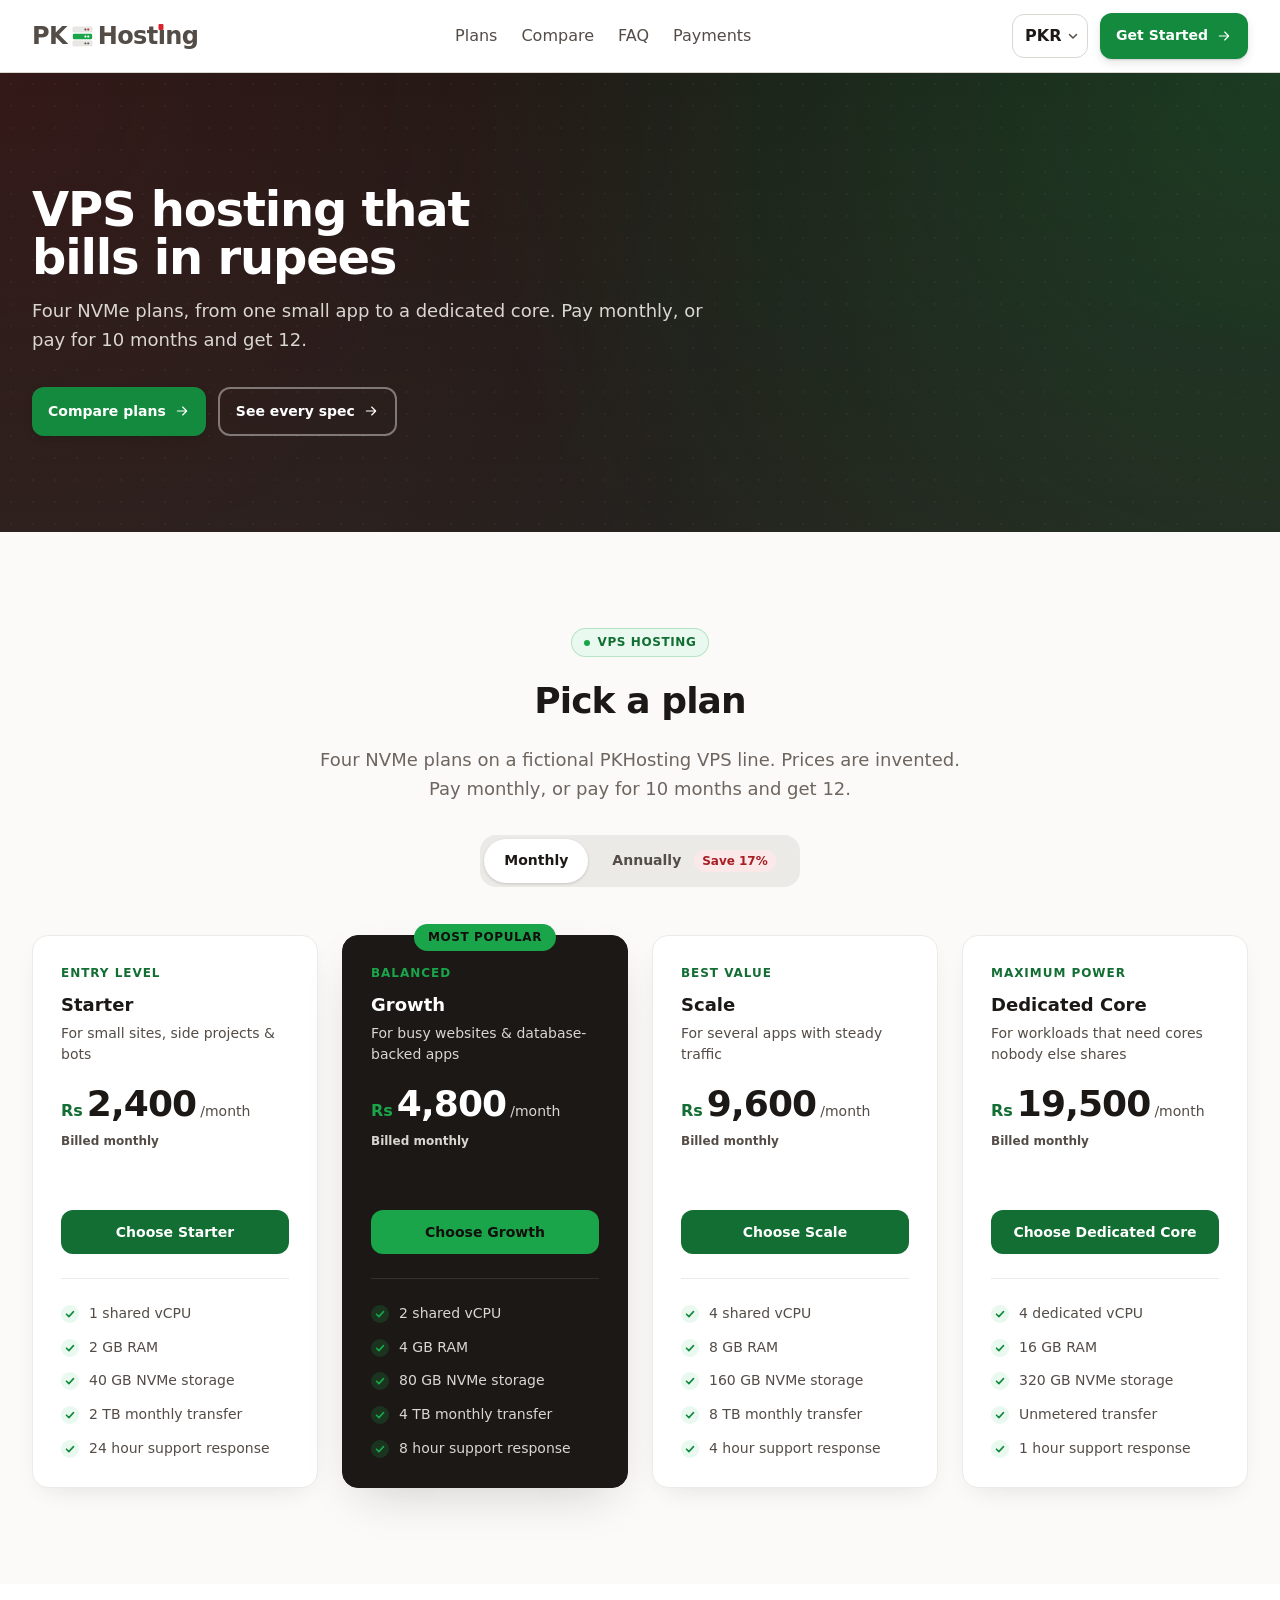
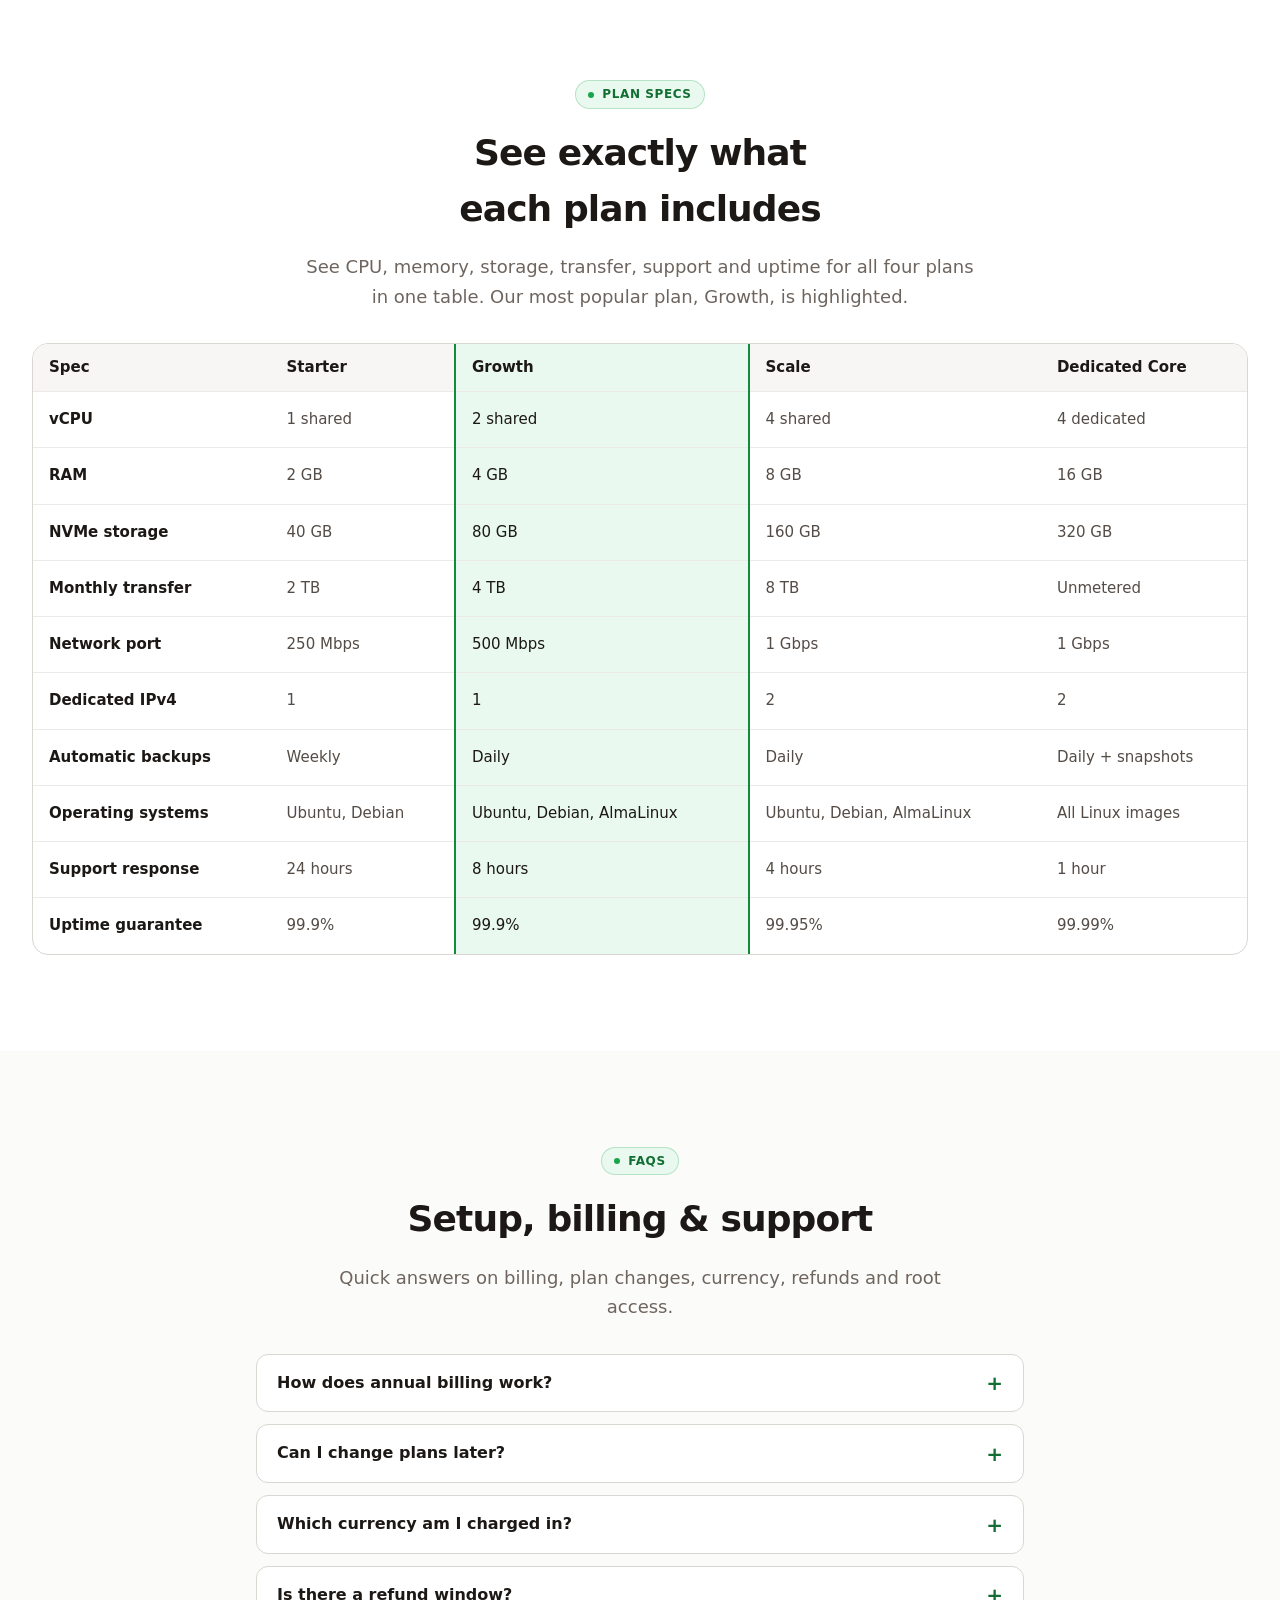
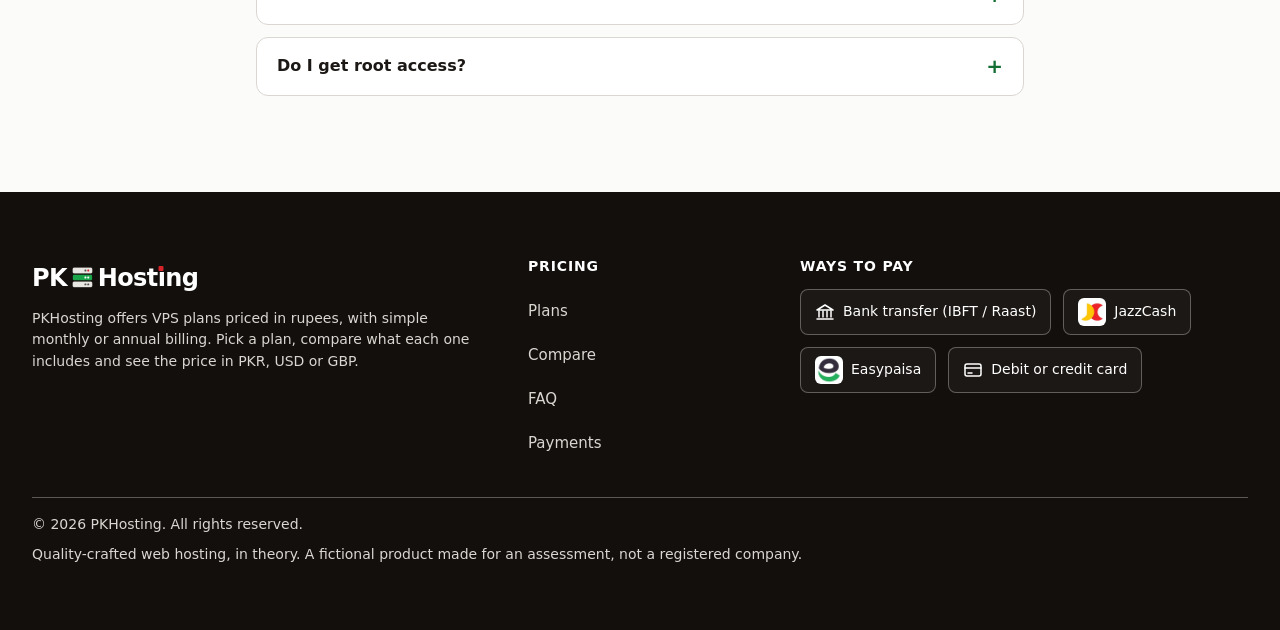
==== commit 6eb29061: "Currency selelctor styling changed" ====
--- a/index.html
+++ b/index.html
@@ -12,17 +12,6 @@
   <a class="skip" href="#main">Skip to main content</a>
 
   <header class="site-header">
-    <!-- Hidden without JS, because the select needs JS to do anything -->
-    <div class="topbar js-only">
-      <div class="container topbar-inner" id="topbar-inner">
-        <label class="sr-only" for="currency">Currency</label>
-        <select class="topbar-select" id="currency">
-          <option value="PKR" data-country="PK" data-symbol="Rs">PKR</option>
-          <option value="USD" data-country="US" data-symbol="$">USD</option>
-          <option value="GBP" data-country="GB" data-symbol="£">GBP</option>
-        </select>
-      </div>
-    </div>
     <div class="container site-header-inner">
       <a class="brand" href="#" aria-label="PKHosting">
         <span class="brand-text" aria-hidden="true">PK</span>
@@ -39,6 +28,12 @@
         </svg>
         <span class="brand-text" aria-hidden="true">Host<span class="brand-i">&#305;</span>ng</span>
       </a>
+      <label class="sr-only" for="currency">Currency</label>
+      <select class="currency-select" id="currency">
+        <option value="PKR" data-country="PK" data-symbol="Rs">PKR</option>
+        <option value="USD" data-country="US" data-symbol="$">USD</option>
+        <option value="GBP" data-country="GB" data-symbol="£">GBP</option>
+      </select>
       <button class="nav-toggle" type="button" aria-label="Menu" aria-expanded="false" aria-controls="site-nav">
         <svg class="nav-toggle-open" width="20" height="20" viewBox="0 0 20 20" aria-hidden="true" focusable="false">
           <path d="M3 5h14M3 10h14M3 15h14" fill="none" stroke="currentColor" stroke-width="2" stroke-linecap="round"/>
@@ -51,15 +46,13 @@
         <ul class="nav-list">
           <li><a class="nav-link" href="#plans">Plans</a></li>
           <li><a class="nav-link" href="#compare">Compare</a></li>
-          <li><a class="nav-link" href="#faq">FAQs</a></li>
+          <li><a class="nav-link" href="#faq">FAQ</a></li>
           <li><a class="nav-link" href="#payments">Payments</a></li>
           <li class="nav-cta"><a class="btn btn-primary" href="#plans">Get Started
             <svg class="btn-icon" viewBox="0 0 24 24" aria-hidden="true" focusable="false">
               <path d="M5 12h14M13 6l6 6-6 6" fill="none" stroke="currentColor" stroke-width="1.7" stroke-linecap="round" stroke-linejoin="round"/>
             </svg>
-          </a>
-          <!-- Empty slot: js/app.js moves the currency select in here while the hamburger shows -->
-          <div class="nav-currency" id="nav-currency"></div></li>
+          </a></li>
         </ul>
       </nav>
     </div>
@@ -99,7 +92,7 @@
         <div class="controls js-only">
           <div class="toggle" role="group" aria-label="Billing period">
             <button type="button" data-period="monthly" aria-pressed="true">Monthly</button>
-            <button type="button" data-period="annual" aria-pressed="false">Annually <span class="tab-chip"></span></button>
+            <button type="button" data-period="annual" aria-pressed="false">Annually <span class="chip"></span></button>
           </div>
         </div>
 
@@ -111,7 +104,7 @@
             <h3 class="card-title" id="plan-starter">Starter</h3>
             <p class="card-desc">For small sites, side projects &amp; bots</p>
             <p class="price"><span class="currency">Rs</span><span class="amount">2,400</span><span class="per">/month</span></p>
-            <p class="billed">Billed monthly · or Rs 24,000/yr (10× monthly) if billed annually</p>
+            <p class="billed">Billed monthly</p>
             <button type="button" class="btn btn-card">Choose Starter</button>
             <hr class="divider">
             <ul class="features">
@@ -129,7 +122,7 @@
             <h3 class="card-title" id="plan-growth">Growth</h3>
             <p class="card-desc">For busy websites &amp; database-backed apps</p>
             <p class="price"><span class="currency">Rs</span><span class="amount">4,800</span><span class="per">/month</span></p>
-            <p class="billed">Billed monthly · or Rs 48,000/yr (10× monthly) if billed annually</p>
+            <p class="billed">Billed monthly</p>
             <button type="button" class="btn btn-card">Choose Growth</button>
             <hr class="divider">
             <ul class="features">
@@ -146,7 +139,7 @@
             <h3 class="card-title" id="plan-scale">Scale</h3>
             <p class="card-desc">For several apps with steady traffic</p>
             <p class="price"><span class="currency">Rs</span><span class="amount">9,600</span><span class="per">/month</span></p>
-            <p class="billed">Billed monthly · or Rs 96,000/yr (10× monthly) if billed annually</p>
+            <p class="billed">Billed monthly</p>
             <button type="button" class="btn btn-card">Choose Scale</button>
             <hr class="divider">
             <ul class="features">
@@ -163,7 +156,7 @@
             <h3 class="card-title" id="plan-dedicated">Dedicated Core</h3>
             <p class="card-desc">For workloads that need cores nobody else shares</p>
             <p class="price"><span class="currency">Rs</span><span class="amount">19,500</span><span class="per">/month</span></p>
-            <p class="billed">Billed monthly · or Rs 195,000/yr (10× monthly) if billed annually</p>
+            <p class="billed">Billed monthly</p>
             <button type="button" class="btn btn-card">Choose Dedicated Core</button>
             <hr class="divider">
             <ul class="features">
@@ -344,9 +337,9 @@
         <h2 class="footer-heading" id="footer-nav-h">Pricing</h2>
         <ul class="footer-links">
           <li><a class="footer-link" href="#plans">Plans</a></li>
-          <li><a class="footer-link" href="#compare">Compare plans</a></li>
-          <li><a class="footer-link" href="#faq">FAQs</a></li>
-          <li><a class="footer-link" href="#payments">Ways to pay</a></li>
+          <li><a class="footer-link" href="#compare">Compare</a></li>
+          <li><a class="footer-link" href="#faq">FAQ</a></li>
+          <li><a class="footer-link" href="#payments">Payments</a></li>
         </ul>
       </nav>
 
--- a/css/style.css
+++ b/css/style.css
@@ -42,9 +42,8 @@
 
   /* Fixed so the mobile drawer knows how much room the header takes */
   --header-h: 72px;
-  --topbar-h: 46px;
   /* Pinned header + 1px border, plus a little room so anchored headings do
-     not touch it. The top bar is not counted: it scrolls away. */
+     not touch it. */
   --header-offset: 5rem;
 }
 
@@ -236,17 +235,23 @@
   display: flex;
   flex-wrap: wrap;
   align-items: center;
-  gap: var(--space-2) var(--space-5);
+  gap: var(--space-2) var(--space-3);
   min-height: var(--header-h);
   padding-top: var(--space-3);
   padding-bottom: var(--space-3);
 }
 
+/* Hamburger layout: select left, brand centred, button right. Equal outer
+   columns keep the brand in the true centre. The drawer is position: absolute,
+   so it takes no grid cell. Without JS none of this applies. */
+.js .site-header-inner {
+  display: grid;
+  grid-template-columns: 1fr auto 1fr;
+}
+
 /* Header stays pinned while the drawer is open, so the close button is
    always reachable. Without JS there is no drawer, so no need to pin it
    (see the 768px rule). */
-/* The top bar only shows from 1200px (see below), so the header pins at 0
-   until then. */
 .js .site-header {
   position: sticky;
   top: 0;
@@ -292,8 +297,9 @@
   display: none;
   align-items: center;
   justify-content: center;
-  width: 44px;
-  height: 44px;
+  /* Slightly smaller on phones, full 44px tap target from 640px */
+  width: 40px;
+  height: 40px;
   padding: 0;
   border: 1px solid var(--ink-200);
   border-radius: var(--radius-md);
@@ -302,9 +308,16 @@
   cursor: pointer;
 }
 
+@media (min-width: 640px) {
+  .nav-toggle {
+    width: 44px;
+    height: 44px;
+  }
+}
+
 .js .nav-toggle {
   display: inline-flex;
-  margin-left: auto;
+  justify-self: end;
 }
 
 /* One button, two icons: aria-expanded decides which one shows */
@@ -344,14 +357,21 @@
 .brand {
   display: inline-flex;
   align-items: center;
-  /* Keeps the tap target at 44px even though the text line is only 1.5rem */
+  /* Keeps the tap target at 44px even though the text line is shorter */
   min-height: 44px;
-  font-size: 1.5rem;
+  /* Smaller on phones so it fits between the select and the menu button */
+  font-size: 1.25rem;
   font-weight: 800;
   line-height: 1;
   letter-spacing: -0.025em;
   color: var(--ink-600);
   text-decoration: none;
+}
+
+@media (min-width: 640px) {
+  .brand {
+    font-size: 1.5rem;
+  }
 }
 
 /* Everything is sized in em so the icon and the dot scale with the text */
@@ -431,8 +451,6 @@
 .js .nav-cta {
   display: flex;
   align-items: center;
-  /* Button on the left, currency select on the right */
-  justify-content: space-between;
   gap: var(--space-3);
   padding: var(--space-4) 0;
   border-bottom: 0;
@@ -464,7 +482,9 @@
    1200px, not 1024px: a 1024px laptop keeps the hamburger, like the
    reference. js/app.js uses the same number. */
 @media (min-width: 1200px) {
-  .site-header-inner {
+  .site-header-inner,
+  .js .site-header-inner {
+    display: flex;
     flex-wrap: nowrap;
   }
 
@@ -607,68 +627,43 @@
   display: flex;
 }
 
-/* ---------- Top bar ---------- */
-/* Must come after .js-only: that rule makes things flex, which would stop the
-   container inside from centring. */
-.js .topbar {
-  /* Hidden while the hamburger shows: the select lives in the drawer then */
+/* Needs JS to do anything, so it stays hidden without it. Below 1200px it is the first item
+   in the header (left of the brand), above that just left of Get Started
+   (placeCurrencySelect in js/app.js). */
+.currency-select {
   display: none;
-  /* 30px select + 8px above and below = --topbar-h */
-  padding: var(--space-2) 0;
-  background: var(--ink-950);
-  color: var(--ink-200);
+}
+
+/* justify-self stops the grid from stretching it across its whole column */
+.js .currency-select {
+  display: inline-block;
+  justify-self: start;
+}
+
+.currency-select {
+  appearance: none;
+  /* Same size as the menu button: 40px on phones, 44px from 640px */
+  min-height: 40px;
+  padding: 0 var(--space-5) 0 var(--space-3);
+  border: 1px solid var(--ink-200);
+  border-radius: var(--radius-md);
+  background: #fff url("data:image/svg+xml,%3Csvg xmlns='http://www.w3.org/2000/svg' viewBox='0 0 12 12'%3E%3Cpath d='M2.5 4.5 6 8l3.5-3.5' fill='none' stroke='%23544c46' stroke-width='1.5' stroke-linecap='round' stroke-linejoin='round'/%3E%3C/svg%3E") no-repeat right var(--space-2) center / 12px 12px;
+  color: var(--ink-900);
+  font: inherit;
   font-size: var(--text-sm);
-  min-height: var(--topbar-h);
-}
-
-/* Same breakpoint as the inline nav above and desktopQuery in js/app.js */
-@media (min-width: 1200px) {
-  .js .topbar {
-    display: block;
-  }
-
-  /* The negative top is the trick: the header sticks once its top is 46px
-     above the window, which is exactly when the top bar has scrolled out of
-     view. So the bar leaves with the page and the main row stays pinned. */
-  .js .site-header {
-    top: calc(-1 * var(--topbar-h));
-  }
-}
-
-/* Sits at the right end of the Get Started row; empty (and invisible) on desktop */
-.nav-currency:empty {
-  display: none;
-}
-
-.topbar-inner {
-  display: flex;
-  align-items: center;
-  /* Push the select to the right edge at every screen size */
-  justify-content: flex-end;
-}
-
-/* The chevron is a data URI, so it needs no file and no request */
-.topbar-select {
-  appearance: none;
-  /* Still above the 24px WCAG minimum target size */
-  min-height: 30px;
-  padding: 0 var(--space-5) 0 var(--space-3);
-  border: 1px solid var(--ink-500);
-  border-radius: var(--radius-md);
-  background: var(--ink-900) url("data:image/svg+xml,%3Csvg xmlns='http://www.w3.org/2000/svg' viewBox='0 0 12 12'%3E%3Cpath d='M2.5 4.5 6 8l3.5-3.5' fill='none' stroke='%23dad6d1' stroke-width='1.5' stroke-linecap='round' stroke-linejoin='round'/%3E%3C/svg%3E") no-repeat right var(--space-2) center / 12px 12px;
-  color: #fff;
-  font: inherit;
   font-weight: 600;
   cursor: pointer;
 }
 
-.topbar-select:hover {
-  border-color: var(--ink-200);
-}
-
-/* Inside the select, so the ring is not clipped by the top of the window */
-.topbar-select:focus-visible {
-  outline-offset: -3px;
+@media (min-width: 640px) {
+  .currency-select {
+    min-height: 44px;
+    font-size: var(--text-base);
+  }
+}
+
+.currency-select:hover {
+  border-color: var(--ink-500);
 }
 
 /* Newer Chrome and Edge let CSS style the opened list of a real <select>.
@@ -676,30 +671,34 @@
    the control still works everywhere. The country code and symbol come from
    data attributes on each <option> in the HTML. */
 @supports (appearance: base-select) {
-  .topbar-select,
-  .topbar-select::picker(select) {
+  .currency-select,
+  .currency-select::picker(select) {
     appearance: base-select;
   }
 
   /* The browser draws its own arrow now, so drop the data-URI chevron */
   /* The button becomes a flex box in this mode, and its content sits at the
      top unless it is centred */
-  .topbar-select {
+  /* .js is needed to beat the display rule that shows the select. A flex box
+     keeps the name and the arrow on one row. */
+  .js .currency-select {
+    display: inline-flex;
     align-items: center;
+    gap: var(--space-2);
     padding: 0 var(--space-3);
     background-image: none;
   }
 
-  .topbar-select::picker-icon {
-    color: var(--ink-200);
+  .currency-select::picker-icon {
+    color: var(--ink-600);
     transition: rotate 150ms;
   }
 
-  .topbar-select:open::picker-icon {
+  .currency-select:open::picker-icon {
     rotate: 180deg;
   }
 
-  .topbar-select::picker(select) {
+  .currency-select::picker(select) {
     min-width: 11rem;
     margin-top: var(--space-2);
     padding: var(--space-2);
@@ -709,7 +708,7 @@
     box-shadow: 0 8px 24px rgb(18 15 13 / 0.2);
   }
 
-  .topbar-select option {
+  .currency-select option {
     display: flex;
     align-items: center;
     gap: var(--space-3);
@@ -720,42 +719,36 @@
     font-weight: 500;
   }
 
-  .topbar-select option::before {
+  .currency-select option::before {
     content: attr(data-country);
     width: 1.5rem;
     color: var(--ink-500);
     font-size: 0.75rem;
   }
 
-  .topbar-select option::after {
+  .currency-select option::after {
     content: attr(data-symbol);
     margin-left: auto;
     color: var(--ink-500);
   }
 
-  .topbar-select option:hover {
+  .currency-select option:hover {
     background: var(--ink-50);
   }
 
-  .topbar-select option:checked {
+  .currency-select option:checked {
     background: var(--brand-50);
     color: var(--brand-700);
   }
 
-  .topbar-select option:checked::before,
-  .topbar-select option:checked::after {
+  .currency-select option:checked::before,
+  .currency-select option:checked::after {
     color: var(--brand-700);
   }
 
   /* Hides the default tick, since the green row already shows the choice */
-  .topbar-select option::checkmark {
+  .currency-select option::checkmark {
     display: none;
-  }
-}
-
-@media (min-width: 768px) {
-  .topbar-inner {
-    justify-content: flex-end;
   }
 }
 
@@ -790,21 +783,20 @@
   cursor: pointer;
 }
 
-/* White with accent-500 text is 5.0:1. Hidden while empty (no JS). */
-.tab-chip {
-  margin-left: var(--space-1);
-  padding: 2px 10px;
-  border: 1px solid rgba(216, 35, 42, 0.3);
+/* Only 12 tokens are allowed, so the tint and the dark red are mixed from accent-500.
+   Contrast is 6.3:1. Hidden while empty (no JS). */
+.chip {
+  display: inline-block;
+  margin-left: var(--space-2);
+  padding: 2px var(--space-2);
   border-radius: 999px;
-  background: #fff;
-  color: var(--accent-500);
-  font-size: 0.6875rem;
+  background: color-mix(in srgb, var(--accent-500) 10%, #fff);
+  color: color-mix(in srgb, var(--accent-500) 75%, var(--ink-950));
+  font-size: 0.75rem;
   font-weight: 700;
-  letter-spacing: 0.03em;
-  text-transform: uppercase;
-}
-
-.tab-chip:empty {
+}
+
+.chip:empty {
   display: none;
 }
 
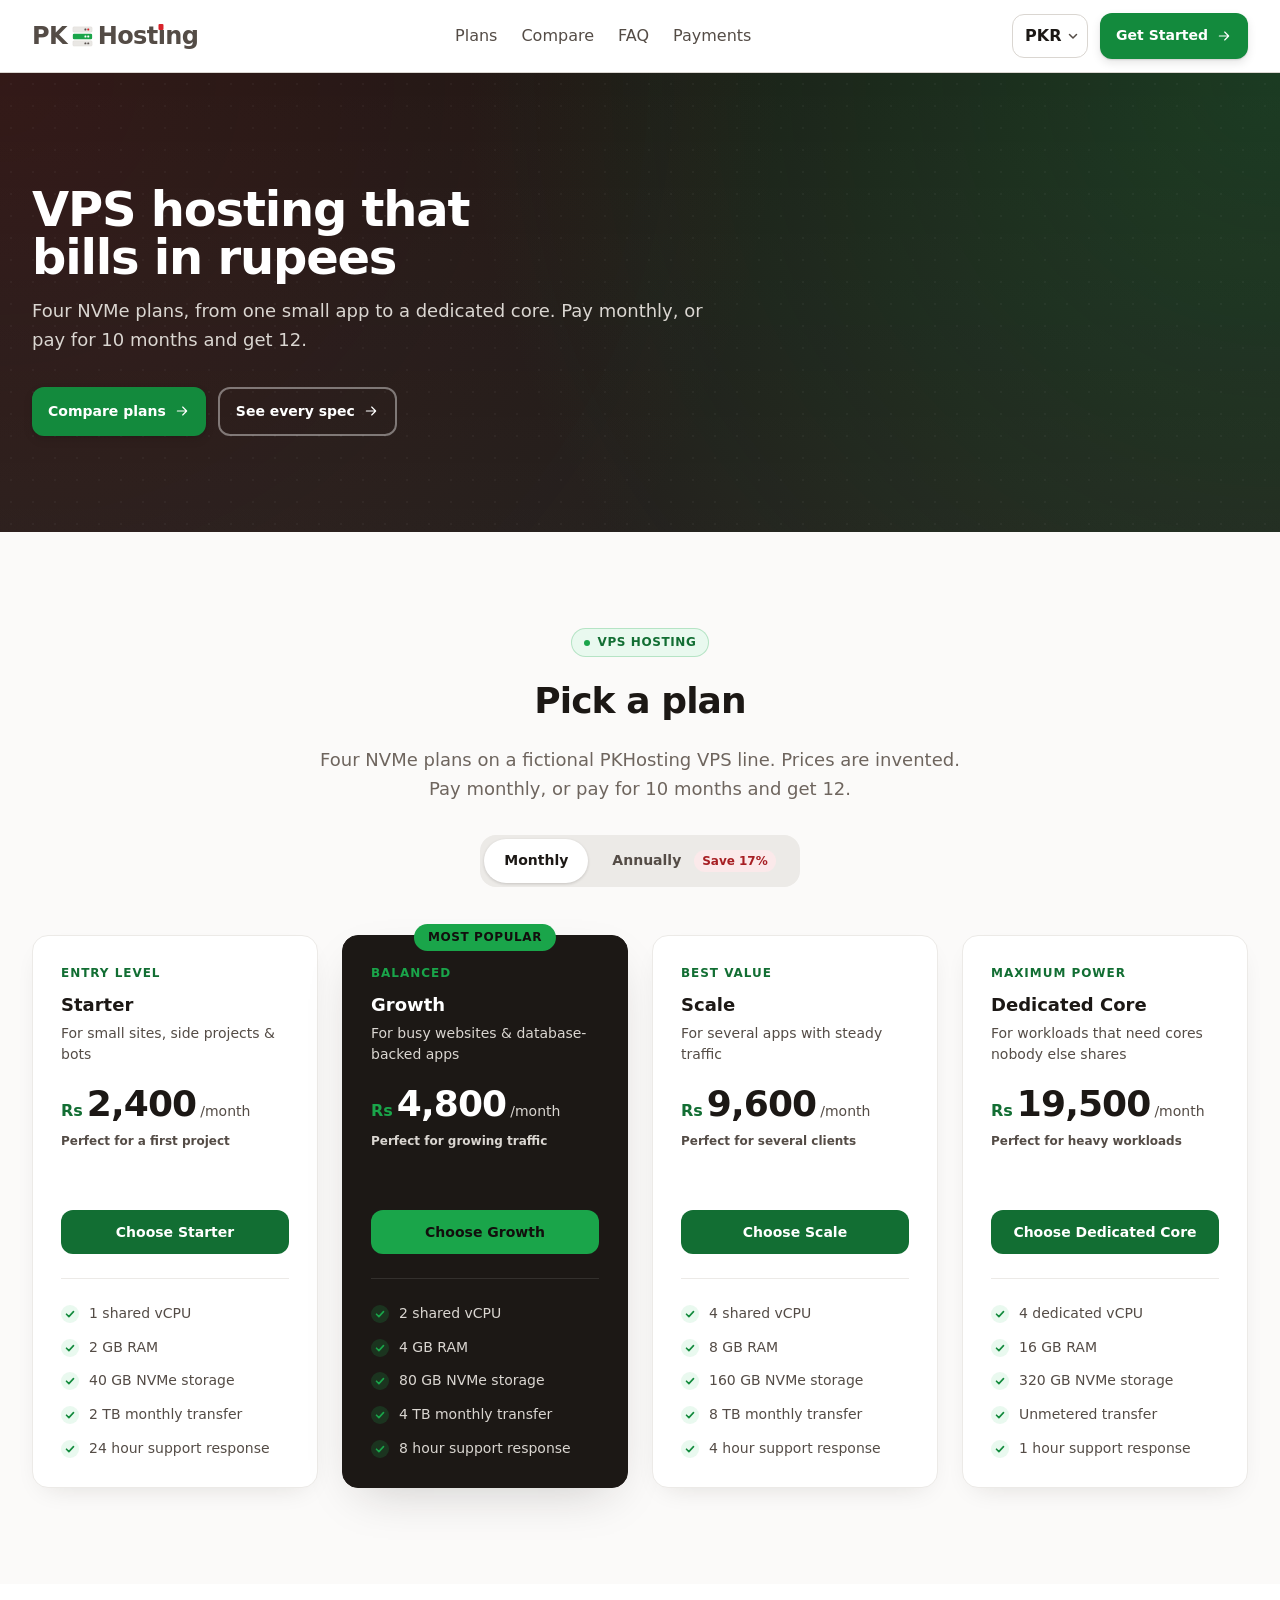
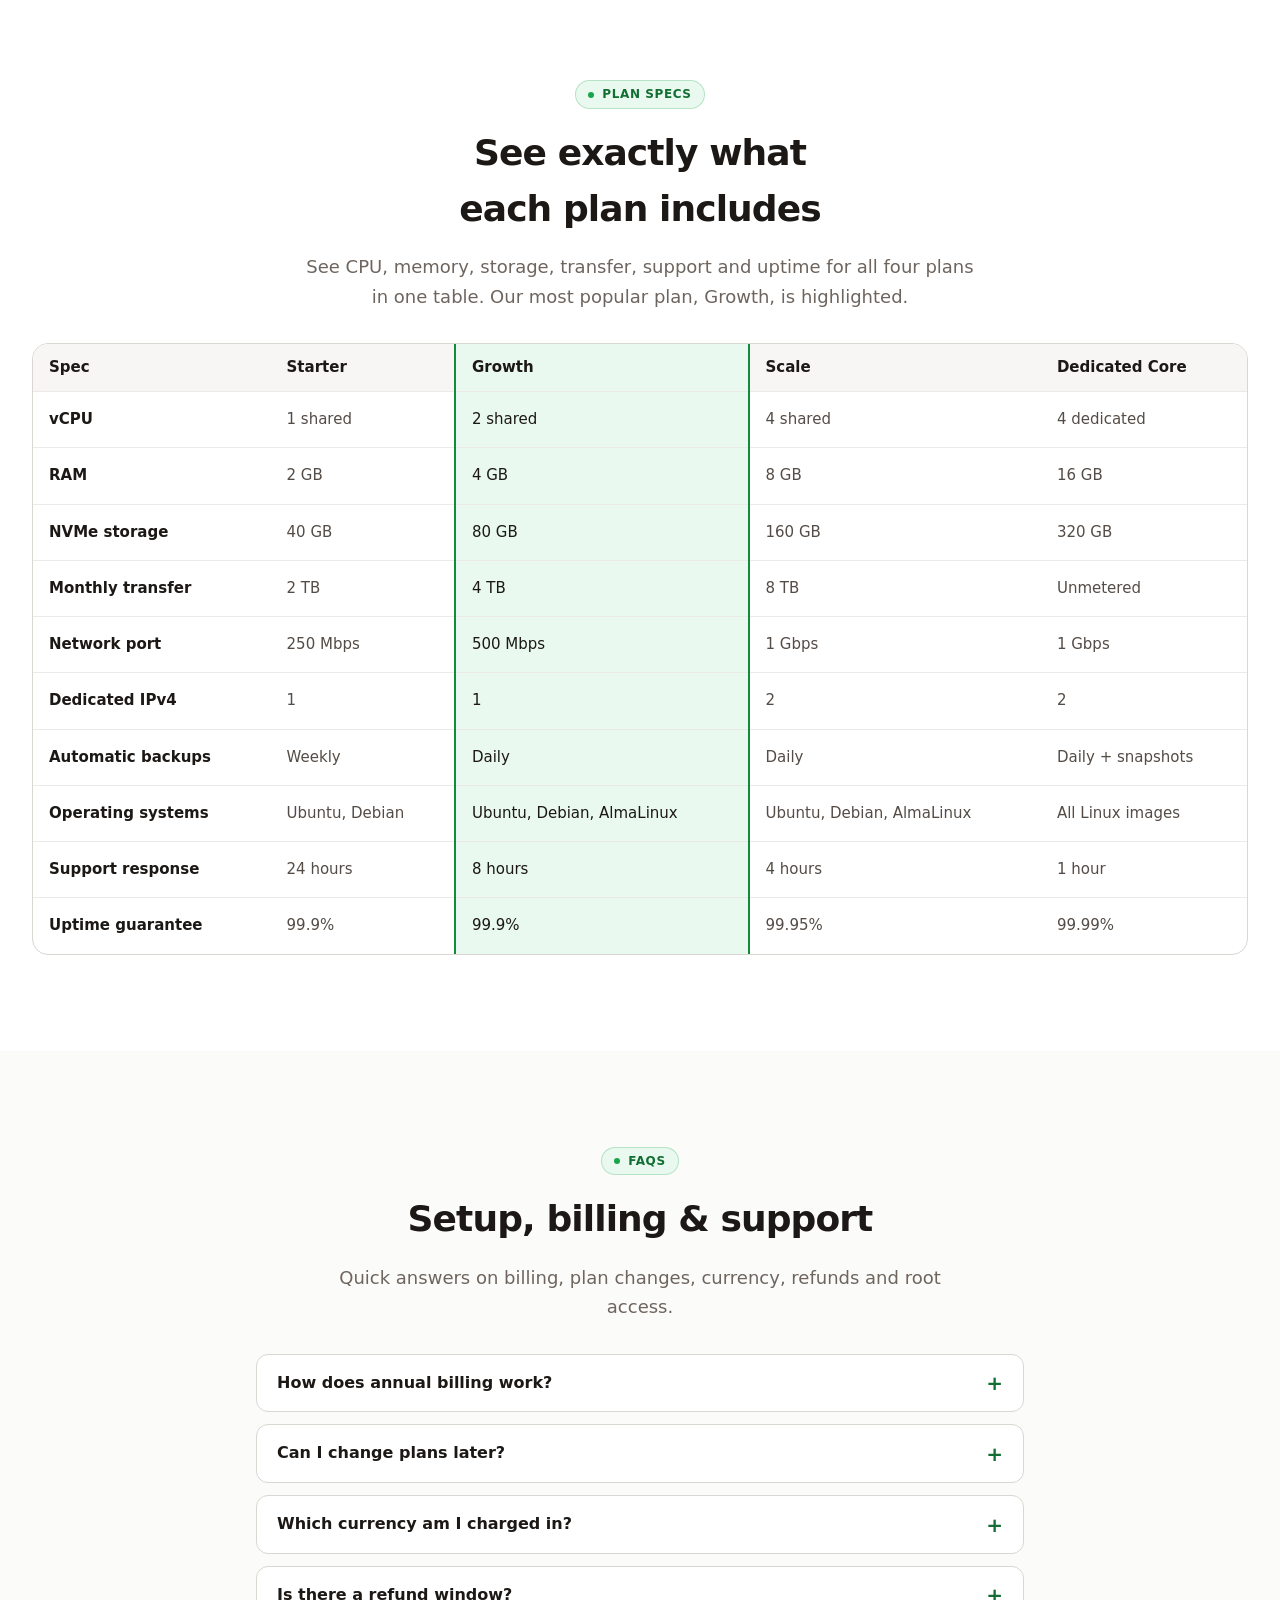
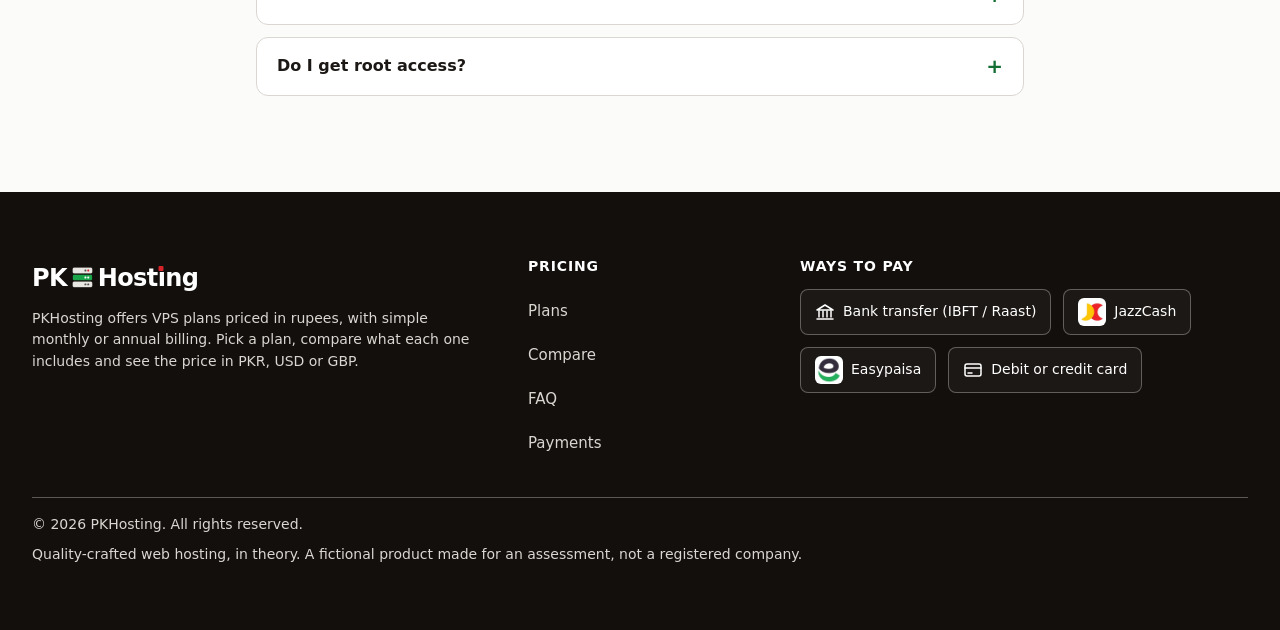
==== commit c38b949d: "feat: replace "Billed monthly" with a per-plan note on each card" ====
--- a/index.html
+++ b/index.html
@@ -99,12 +99,12 @@
         <p id="status" class="sr-only" role="status"></p>
 
         <div class="cards">
-          <article class="card" data-monthly="2400" aria-labelledby="plan-starter">
+          <article class="card" data-monthly="2400" data-note="Perfect for a first project" aria-labelledby="plan-starter">
             <p class="card-tag">Entry level</p>
             <h3 class="card-title" id="plan-starter">Starter</h3>
             <p class="card-desc">For small sites, side projects &amp; bots</p>
             <p class="price"><span class="currency">Rs</span><span class="amount">2,400</span><span class="per">/month</span></p>
-            <p class="billed">Billed monthly</p>
+            <p class="billed">Perfect for a first project</p>
             <button type="button" class="btn btn-card">Choose Starter</button>
             <hr class="divider">
             <ul class="features">
@@ -116,13 +116,13 @@
             </ul>
           </article>
 
-          <article class="card card-featured" data-monthly="4800" aria-labelledby="plan-growth">
+          <article class="card card-featured" data-monthly="4800" data-note="Perfect for growing traffic" aria-labelledby="plan-growth">
             <p class="ribbon">Most popular</p>
             <p class="card-tag">Balanced</p>
             <h3 class="card-title" id="plan-growth">Growth</h3>
             <p class="card-desc">For busy websites &amp; database-backed apps</p>
             <p class="price"><span class="currency">Rs</span><span class="amount">4,800</span><span class="per">/month</span></p>
-            <p class="billed">Billed monthly</p>
+            <p class="billed">Perfect for growing traffic</p>
             <button type="button" class="btn btn-card">Choose Growth</button>
             <hr class="divider">
             <ul class="features">
@@ -134,12 +134,12 @@
             </ul>
           </article>
 
-          <article class="card" data-monthly="9600" aria-labelledby="plan-scale">
+          <article class="card" data-monthly="9600" data-note="Perfect for several clients" aria-labelledby="plan-scale">
             <p class="card-tag">Best value</p>
             <h3 class="card-title" id="plan-scale">Scale</h3>
             <p class="card-desc">For several apps with steady traffic</p>
             <p class="price"><span class="currency">Rs</span><span class="amount">9,600</span><span class="per">/month</span></p>
-            <p class="billed">Billed monthly</p>
+            <p class="billed">Perfect for several clients</p>
             <button type="button" class="btn btn-card">Choose Scale</button>
             <hr class="divider">
             <ul class="features">
@@ -151,12 +151,12 @@
             </ul>
           </article>
 
-          <article class="card" data-monthly="19500" aria-labelledby="plan-dedicated">
+          <article class="card" data-monthly="19500" data-note="Perfect for heavy workloads" aria-labelledby="plan-dedicated">
             <p class="card-tag">Maximum power</p>
             <h3 class="card-title" id="plan-dedicated">Dedicated Core</h3>
             <p class="card-desc">For workloads that need cores nobody else shares</p>
             <p class="price"><span class="currency">Rs</span><span class="amount">19,500</span><span class="per">/month</span></p>
-            <p class="billed">Billed monthly</p>
+            <p class="billed">Perfect for heavy workloads</p>
             <button type="button" class="btn btn-card">Choose Dedicated Core</button>
             <hr class="divider">
             <ul class="features">
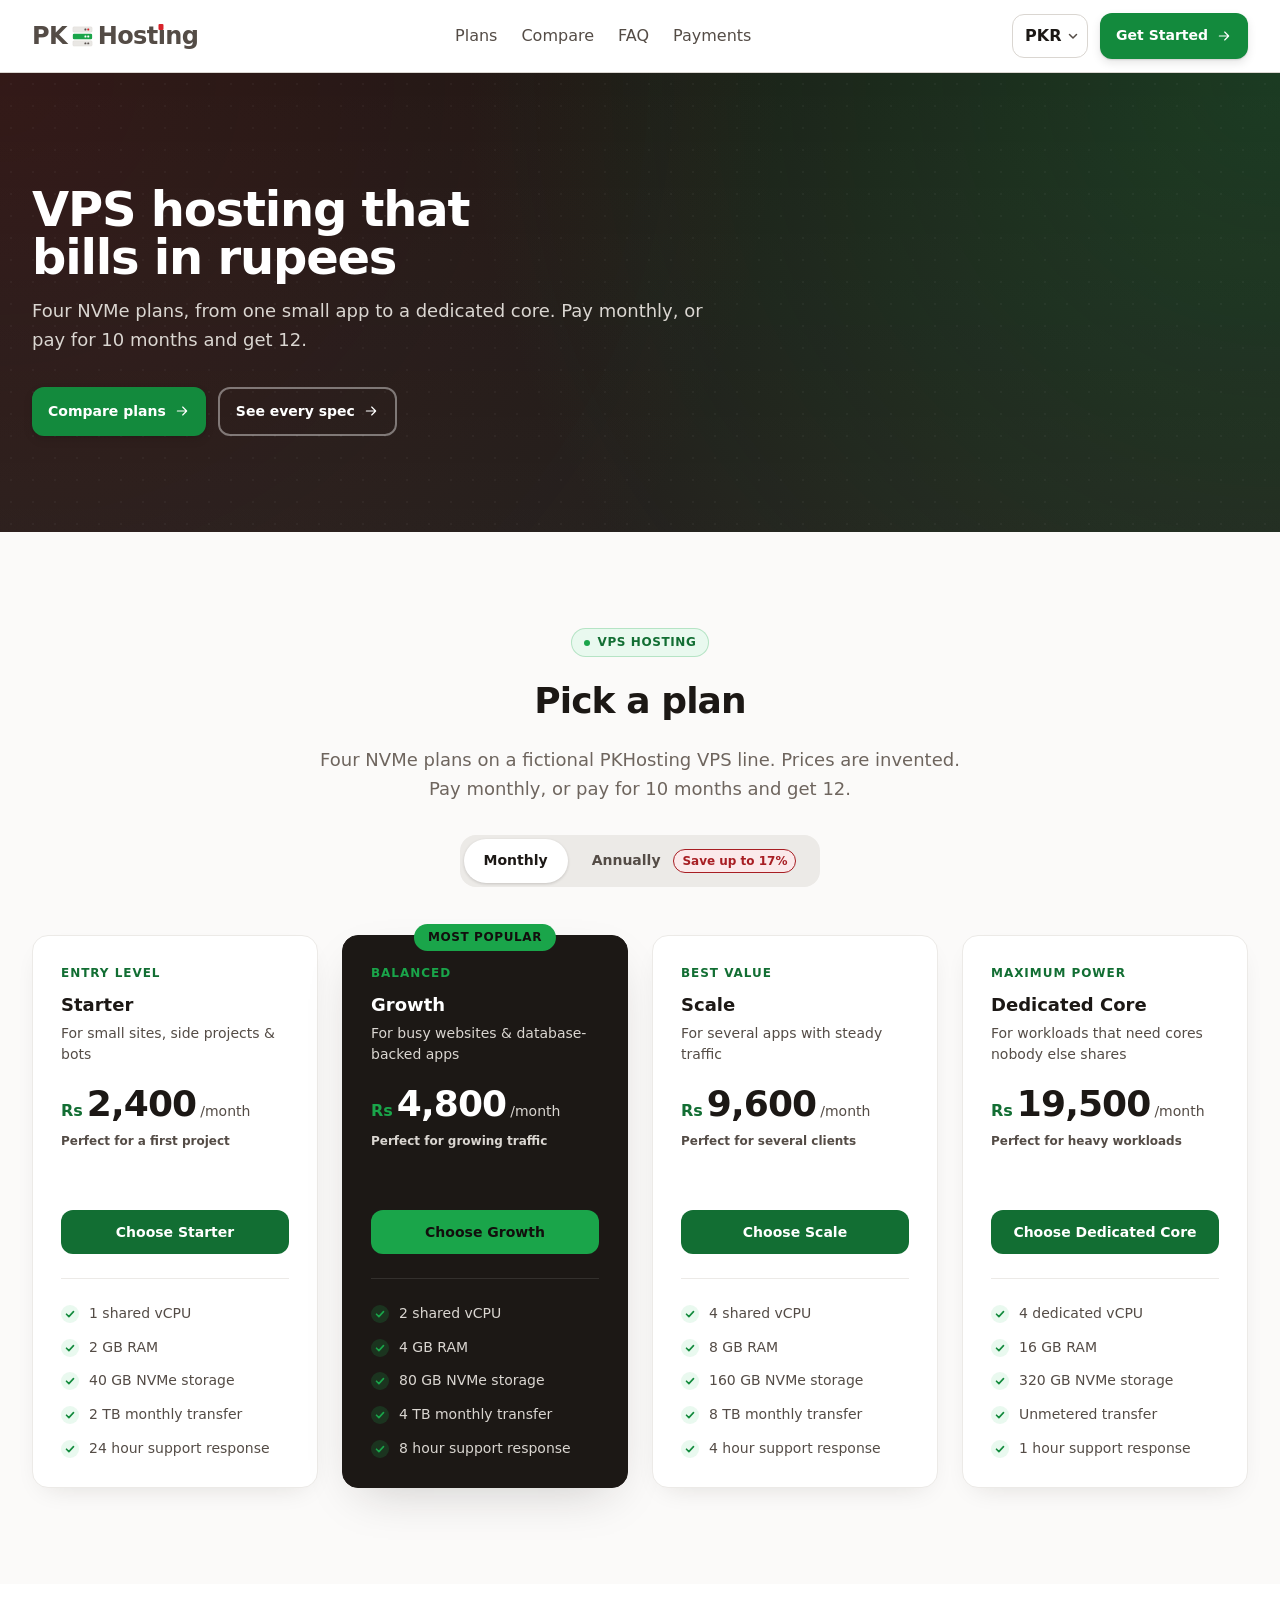
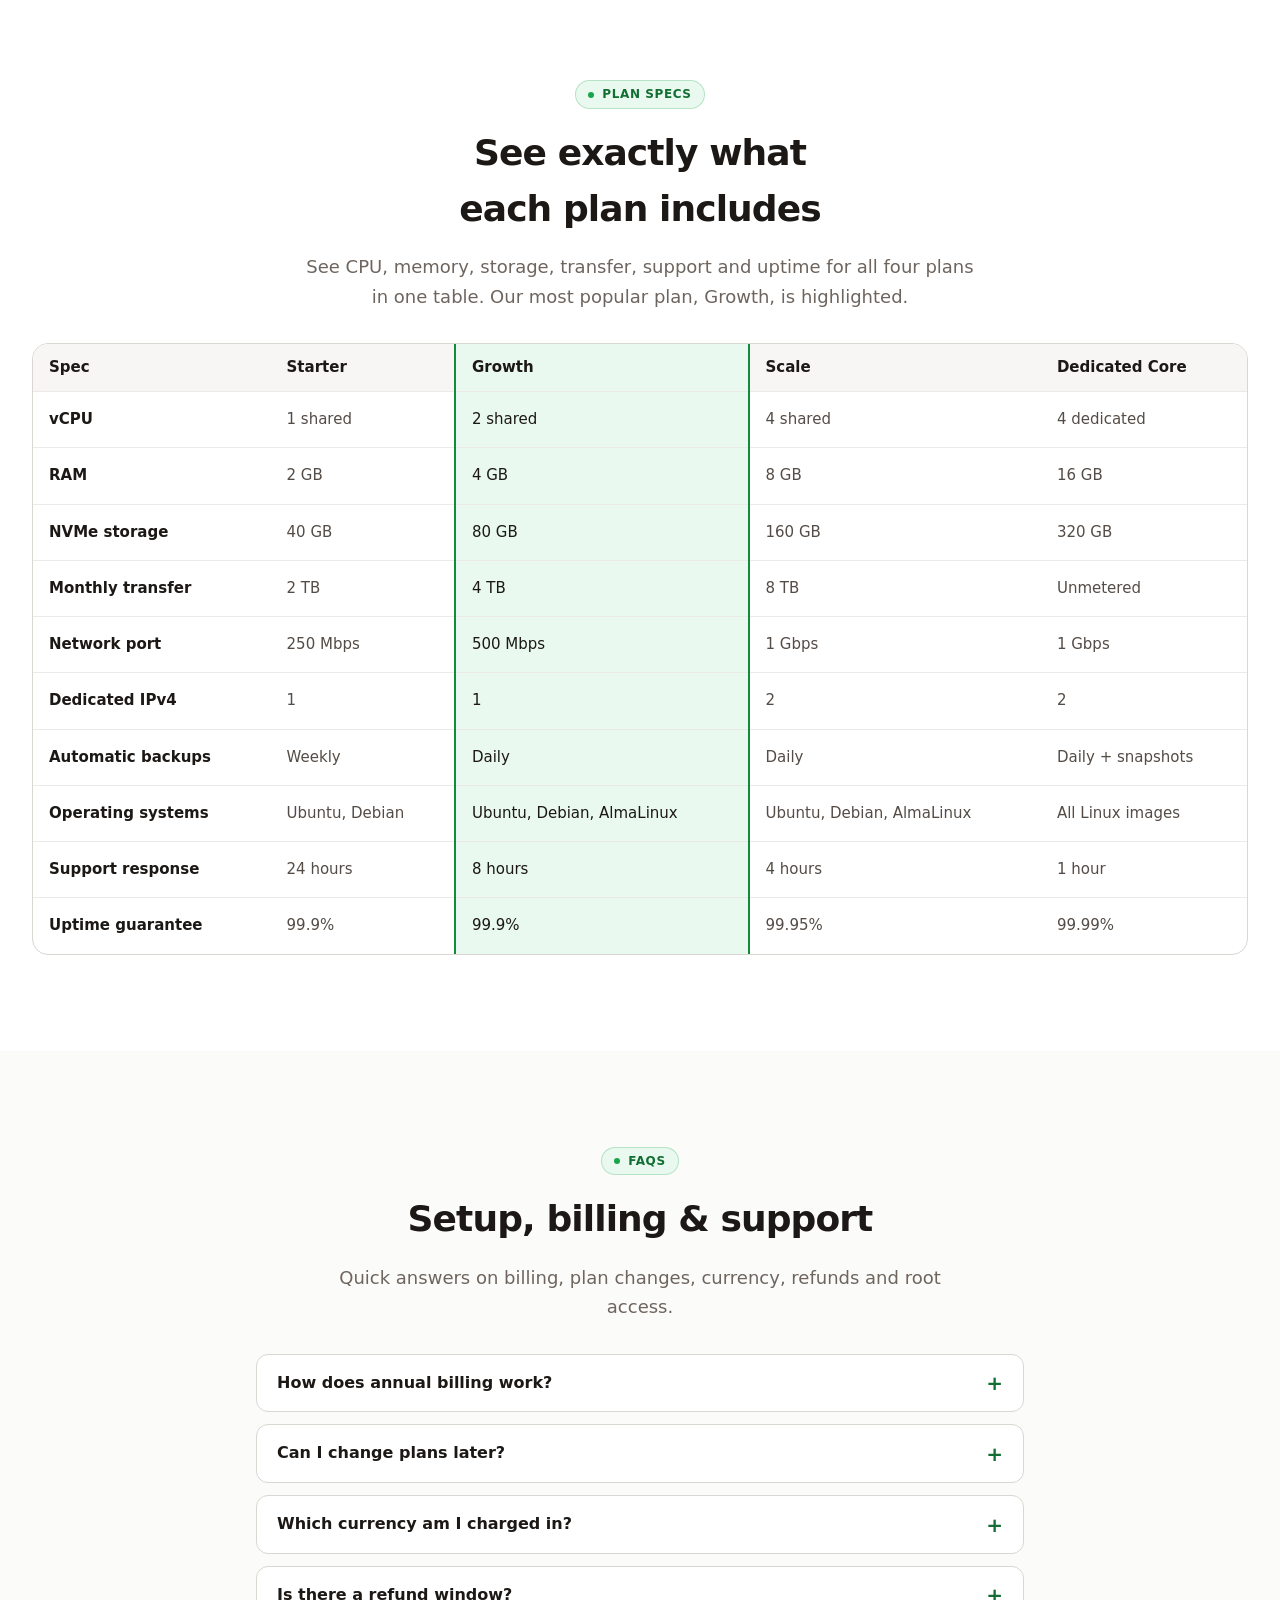
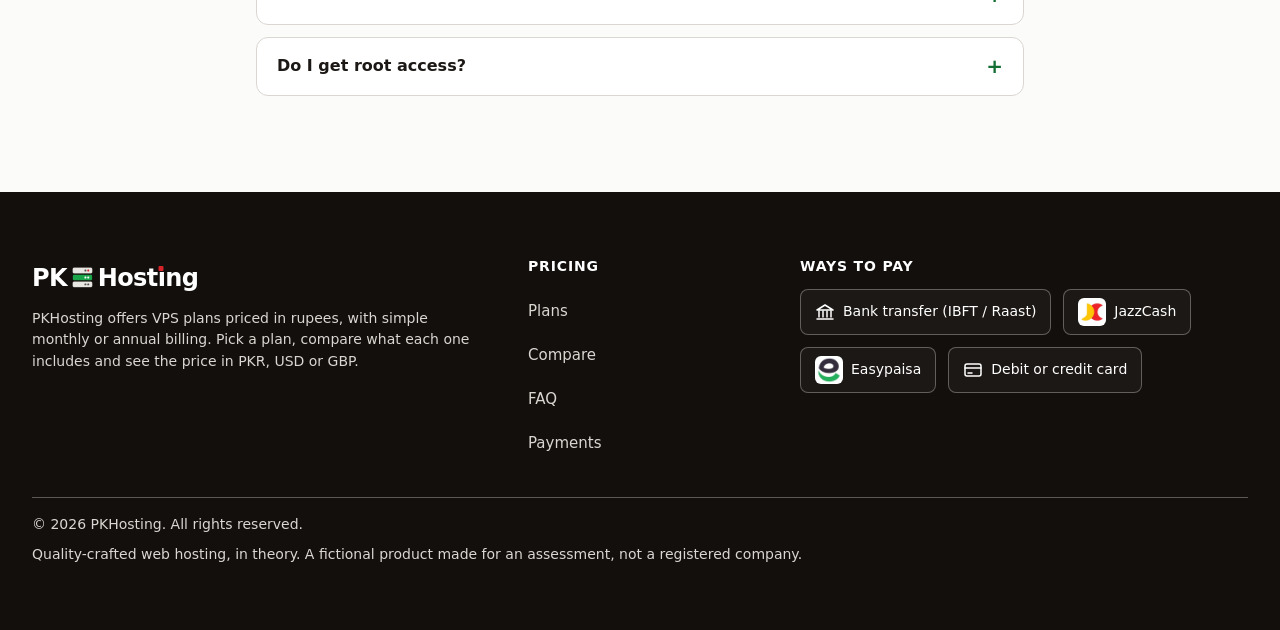
==== commit 3b911061: "fix: improve SEO and logo accessibility; add Lighthouse report" ====
--- a/index.html
+++ b/index.html
@@ -4,6 +4,7 @@
   <meta charset="utf-8">
   <meta name="viewport" content="width=device-width, initial-scale=1">
   <title>PKHosting VPS Hosting</title>
+  <meta name="description" content="Explore PKHosting VPS plans starting at Rs 2,400/month. Compare Starter, Growth, Scale and Dedicated Core hosting plans.">
   <!-- Runs before the stylesheet loads so the CSS knows JS is on and nothing flashes -->
   <script>document.documentElement.classList.add("js");</script>
   <link rel="stylesheet" href="css/style.css">
@@ -13,7 +14,7 @@
 
   <header class="site-header">
     <div class="container site-header-inner">
-      <a class="brand" href="#" aria-label="PKHosting">
+      <a class="brand" href="#" aria-label="PK Hosting">
         <span class="brand-text" aria-hidden="true">PK</span>
         <svg class="brand-icon" viewBox="0 0 44 44" aria-hidden="true" focusable="false">
           <rect x="5" y="5" width="34" height="9.5" rx="2.2" fill="#e9e7e4" stroke="#d7d4d0" stroke-width="0.6"/>
@@ -314,7 +315,7 @@
       <div class="footer-grid">
       <div class="footer-brand">
         <!-- Same wordmark as the header, but a span: it is not a link, so no tab stop -->
-        <span class="brand brand-light" role="img" aria-label="PKHosting">
+        <span class="brand brand-light" role="img" aria-label="PK Hosting">
           <span class="brand-text" aria-hidden="true">PK</span>
           <svg class="brand-icon" viewBox="0 0 44 44" aria-hidden="true" focusable="false">
             <rect x="5" y="5" width="34" height="9.5" rx="2.2" fill="#e9e7e4" stroke="#d7d4d0" stroke-width="0.6"/>
--- a/css/style.css
+++ b/css/style.css
@@ -792,6 +792,7 @@
   border-radius: 999px;
   background: color-mix(in srgb, var(--accent-500) 10%, #fff);
   color: color-mix(in srgb, var(--accent-500) 75%, var(--ink-950));
+  border: 1px solid currentColor;
   font-size: 0.75rem;
   font-weight: 700;
 }
@@ -1037,6 +1038,12 @@
   .cards {
     grid-template-columns: repeat(4, minmax(0, 1fr));
   }
+
+  /* Reserve two lines so the prices and buttons line up across the row.
+     Only needed here: in one column the cards are stacked, nothing to align. */
+  .card-desc {
+    min-height: calc(2 * var(--text-sm) * 1.55);
+  }
 }
 
 /* ---------- Compare ---------- */
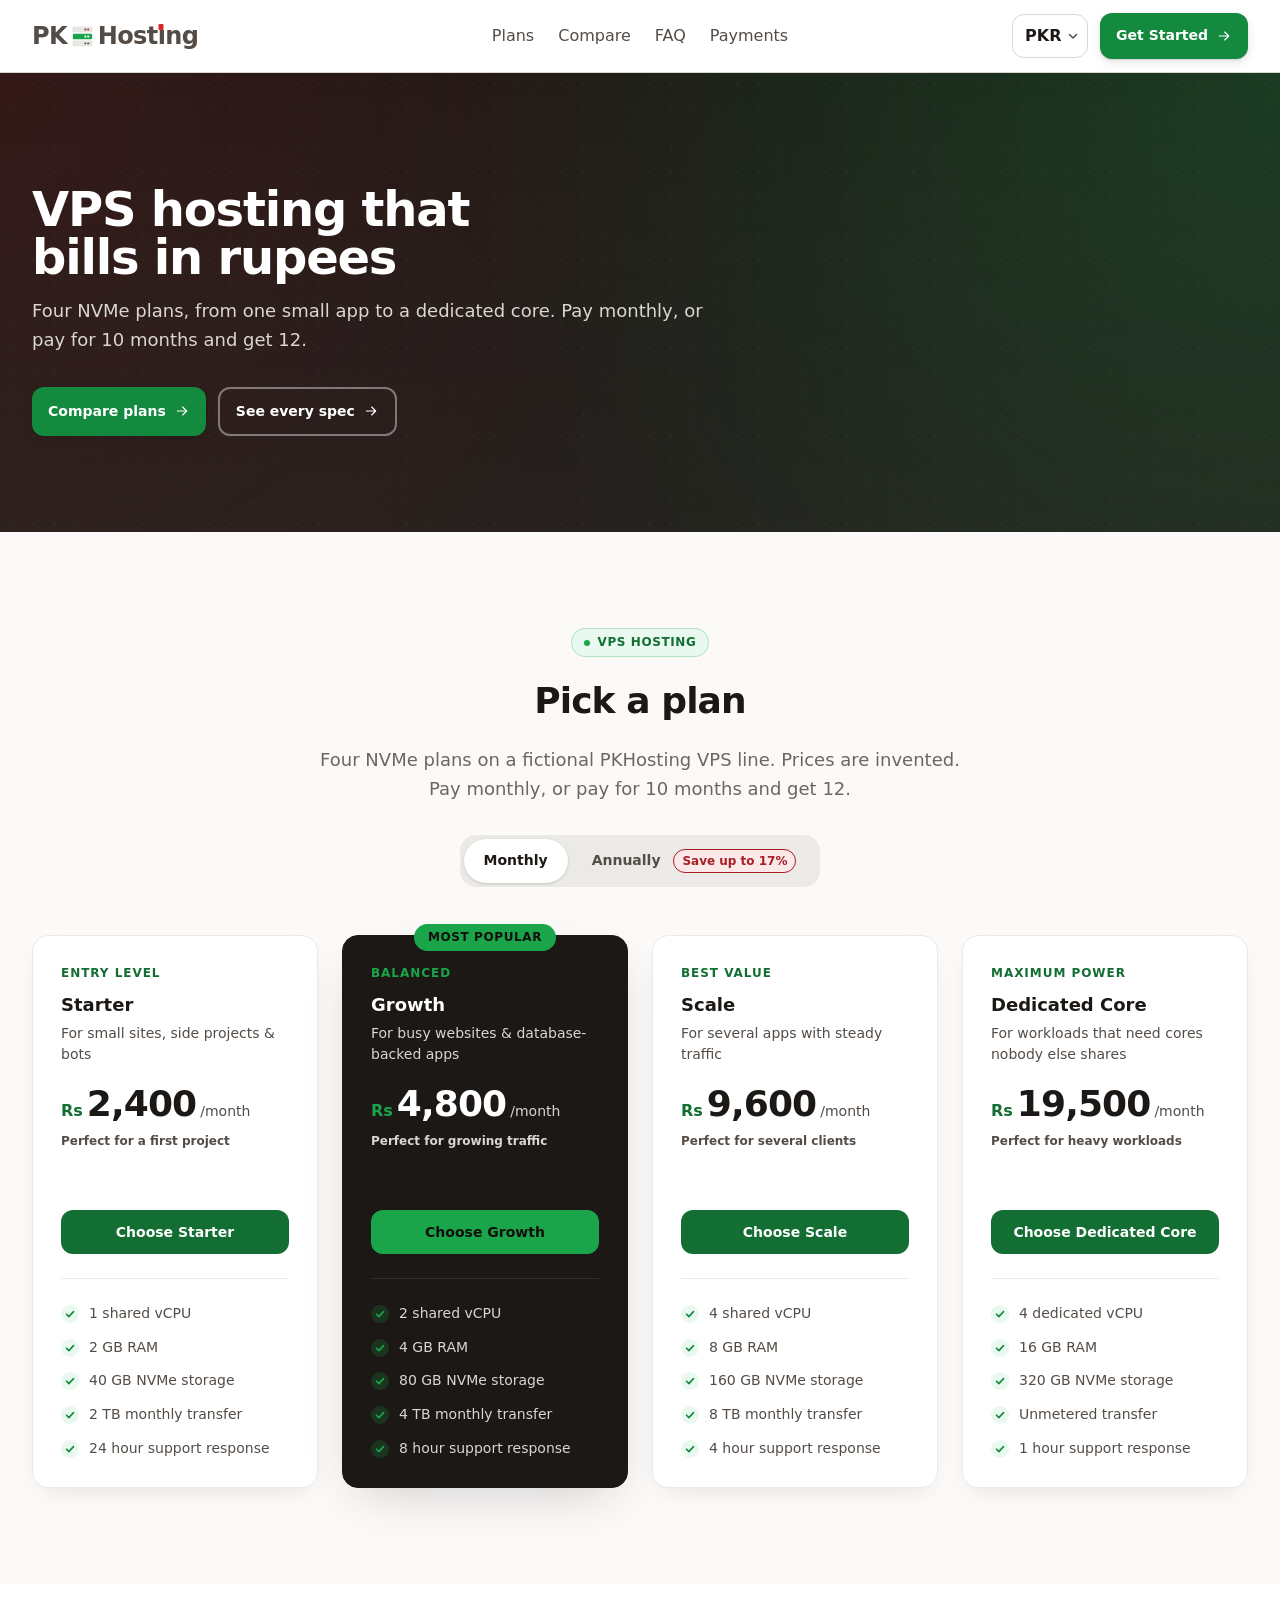
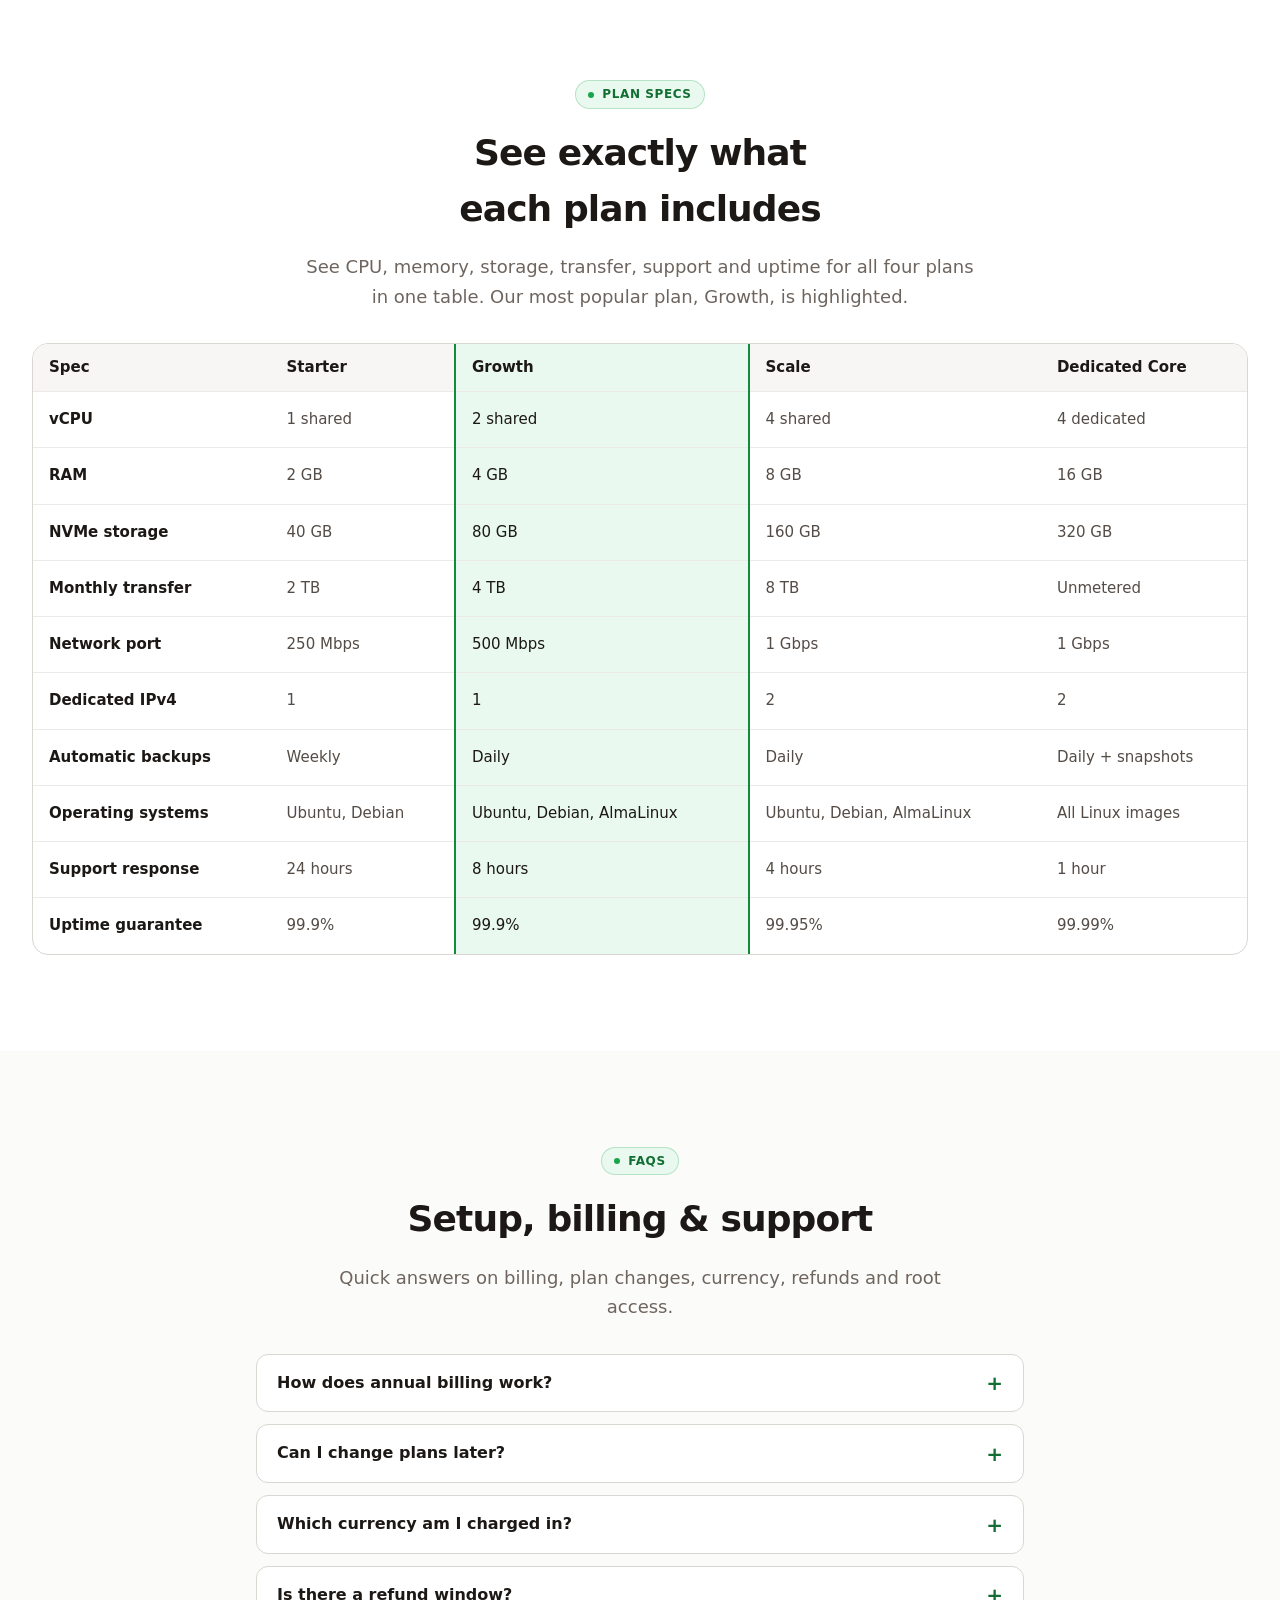
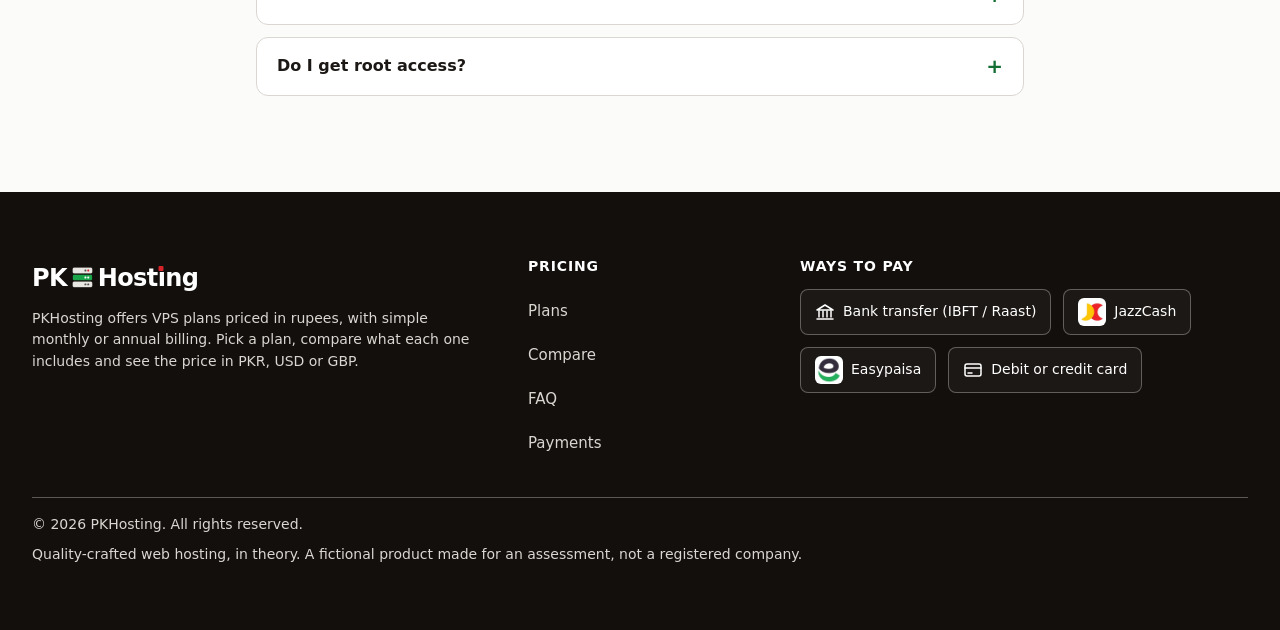
==== commit ad6704cc: "feat: add stylesheet and HTML markup for navbar links when javascript is disbaled" ====
--- a/index.html
+++ b/index.html
@@ -14,7 +14,7 @@
 
   <header class="site-header">
     <div class="container site-header-inner">
-      <a class="brand" href="#" aria-label="PK Hosting">
+      <a class="brand" href="#" aria-label="PK Host&#305;ng">
         <span class="brand-text" aria-hidden="true">PK</span>
         <svg class="brand-icon" viewBox="0 0 44 44" aria-hidden="true" focusable="false">
           <rect x="5" y="5" width="34" height="9.5" rx="2.2" fill="#e9e7e4" stroke="#d7d4d0" stroke-width="0.6"/>
@@ -43,18 +43,29 @@
           <path d="M4 4l12 12M16 4L4 16" fill="none" stroke="currentColor" stroke-width="2" stroke-linecap="round"/>
         </svg>
       </button>
+      <input class="nav-fallback-check sr-only" id="nav-fallback" type="checkbox" aria-label="Show navigation" aria-controls="site-nav">
+      <label class="nav-fallback-toggle" for="nav-fallback">
+        <svg class="nav-toggle-open" width="20" height="20" viewBox="0 0 20 20" aria-hidden="true" focusable="false">
+          <path d="M3 5h14M3 10h14M3 15h14" fill="none" stroke="currentColor" stroke-width="2" stroke-linecap="round"/>
+        </svg>
+        <svg class="nav-toggle-close" width="20" height="20" viewBox="0 0 20 20" aria-hidden="true" focusable="false">
+          <path d="M4 4l12 12M16 4L4 16" fill="none" stroke="currentColor" stroke-width="2" stroke-linecap="round"/>
+        </svg>
+      </label>
       <nav class="site-nav" id="site-nav" aria-label="Main">
-        <ul class="nav-list">
+        <div class="nav-list">
+          <ul class="nav-links">
           <li><a class="nav-link" href="#plans">Plans</a></li>
           <li><a class="nav-link" href="#compare">Compare</a></li>
           <li><a class="nav-link" href="#faq">FAQ</a></li>
           <li><a class="nav-link" href="#payments">Payments</a></li>
-          <li class="nav-cta"><a class="btn btn-primary" href="#plans">Get Started
+          </ul>
+          <div class="nav-cta"><a class="btn btn-primary" href="#plans">Get Started
             <svg class="btn-icon" viewBox="0 0 24 24" aria-hidden="true" focusable="false">
               <path d="M5 12h14M13 6l6 6-6 6" fill="none" stroke="currentColor" stroke-width="1.7" stroke-linecap="round" stroke-linejoin="round"/>
             </svg>
-          </a></li>
-        </ul>
+          </a></div>
+        </div>
       </nav>
     </div>
   </header>
--- a/css/style.css
+++ b/css/style.css
@@ -292,8 +292,9 @@
   scroll-margin-top: calc(-1 * var(--header-offset));
 }
 
-/* Hidden unless JS is running: without JS the links just show as a row */
-.nav-toggle {
+/* The JS button and CSS-only label share the same appearance. */
+.nav-toggle,
+.nav-fallback-toggle {
   display: none;
   align-items: center;
   justify-content: center;
@@ -309,7 +310,8 @@
 }
 
 @media (min-width: 640px) {
-  .nav-toggle {
+  .nav-toggle,
+  .nav-fallback-toggle {
     width: 44px;
     height: 44px;
   }
@@ -318,6 +320,29 @@
 .js .nav-toggle {
   display: inline-flex;
   justify-self: end;
+}
+
+.nav-fallback-toggle {
+  display: inline-flex;
+  flex-shrink: 0;
+}
+
+.js .nav-fallback-check,
+.js .nav-fallback-toggle {
+  display: none;
+}
+
+.nav-fallback-check:focus-visible + .nav-fallback-toggle {
+  outline: 3px solid var(--focus-ring);
+  outline-offset: 2px;
+}
+
+.nav-fallback-check:checked + .nav-fallback-toggle .nav-toggle-open {
+  display: none;
+}
+
+.nav-fallback-check:checked + .nav-fallback-toggle .nav-toggle-close {
+  display: block;
 }
 
 /* One button, two icons: aria-expanded decides which one shows */
@@ -333,6 +358,17 @@
 /* Stops the page behind the drawer from scrolling */
 .nav-open {
   overflow: hidden;
+}
+
+/* Give the fallback links their own row, with room to wrap on small screens. */
+.site-nav {
+  display: none;
+  flex-basis: 100%;
+  min-width: 0;
+}
+
+.nav-fallback-check:checked ~ .site-nav {
+  display: block;
 }
 
 /* Mobile drawer: a full-height panel under the header, hidden until opened */
@@ -411,6 +447,10 @@
   list-style: none;
 }
 
+.nav-links {
+  display: contents;
+}
+
 /* Drawer: one link per row with a divider, like a stacked list */
 .js .nav-list {
   flex-direction: column;
@@ -488,11 +528,14 @@
     flex-wrap: nowrap;
   }
 
+  .nav-fallback-check,
+  .nav-fallback-toggle,
   .js .nav-toggle {
     display: none;
   }
 
   /* The nav takes all the space after the brand... */
+  .site-nav,
   .js .site-nav {
     display: block;
     position: static;
@@ -524,15 +567,40 @@
     color: var(--ink-600);
   }
 
-  /* ...and auto margins on the first and fourth items (the text links) split
-     the leftover space equally, which centres them. The CTA is the fifth item
-     and stays at the right edge. Relies on the DOM order brand, 4 links, CTA. */
-  .nav-list li:first-child {
+  /* Centre the links independently of the different widths on either side. */
+  .site-header-inner {
+    position: relative;
+  }
+
+  .nav-links {
+    display: flex;
+    align-items: center;
+    gap: var(--space-4);
+    position: absolute;
+    left: 50%;
+    transform: translateX(-50%);
+    margin: 0;
+    padding: 0;
+    list-style: none;
+  }
+
+  .js .nav-cta {
     margin-left: auto;
   }
 
-  .nav-list li:nth-child(4) {
-    margin-right: auto;
+  /* Share the desktop flex row so the fallback select can sit before the CTA. */
+  html:not(.js) .site-nav,
+  html:not(.js) .nav-list {
+    display: contents;
+  }
+
+  html:not(.js) .currency-select {
+    order: 1;
+    margin-left: auto;
+  }
+
+  html:not(.js) .nav-cta {
+    order: 2;
   }
 }
 
@@ -627,11 +695,44 @@
   display: flex;
 }
 
-/* Needs JS to do anything, so it stays hidden without it. Below 1200px it is the first item
-   in the header (left of the brand), above that just left of Get Started
-   (placeCurrencySelect in js/app.js). */
+/* Keep the currency visible in the fallback; JS moves it at each breakpoint. */
 .currency-select {
-  display: none;
+  display: inline-block;
+}
+
+html:not(.js) .currency-select {
+  margin-left: auto;
+}
+
+/* Equal side columns keep the fallback logo centred while the menu is visible. */
+@media (width < 1200px) {
+  html:not(.js) .site-header-inner {
+    display: grid;
+    grid-template-columns: minmax(0, 1fr) auto minmax(0, 1fr);
+  }
+
+  html:not(.js) .brand {
+    grid-column: 2;
+    grid-row: 1;
+  }
+
+  html:not(.js) .currency-select {
+    grid-column: 1;
+    grid-row: 1;
+    justify-self: start;
+    margin-left: 0;
+  }
+
+  .nav-fallback-toggle {
+    grid-column: 3;
+    grid-row: 1;
+    justify-self: end;
+  }
+
+  html:not(.js) .site-nav {
+    grid-column: 1 / -1;
+    grid-row: 2;
+  }
 }
 
 /* justify-self stops the grid from stretching it across its whole column */
@@ -679,8 +780,8 @@
   /* The browser draws its own arrow now, so drop the data-URI chevron */
   /* The button becomes a flex box in this mode, and its content sits at the
      top unless it is centred */
-  /* .js is needed to beat the display rule that shows the select. A flex box
-     keeps the name and the arrow on one row. */
+  /* A flex box keeps the name and the arrow on one row in both layouts. */
+  .currency-select,
   .js .currency-select {
     display: inline-flex;
     align-items: center;
